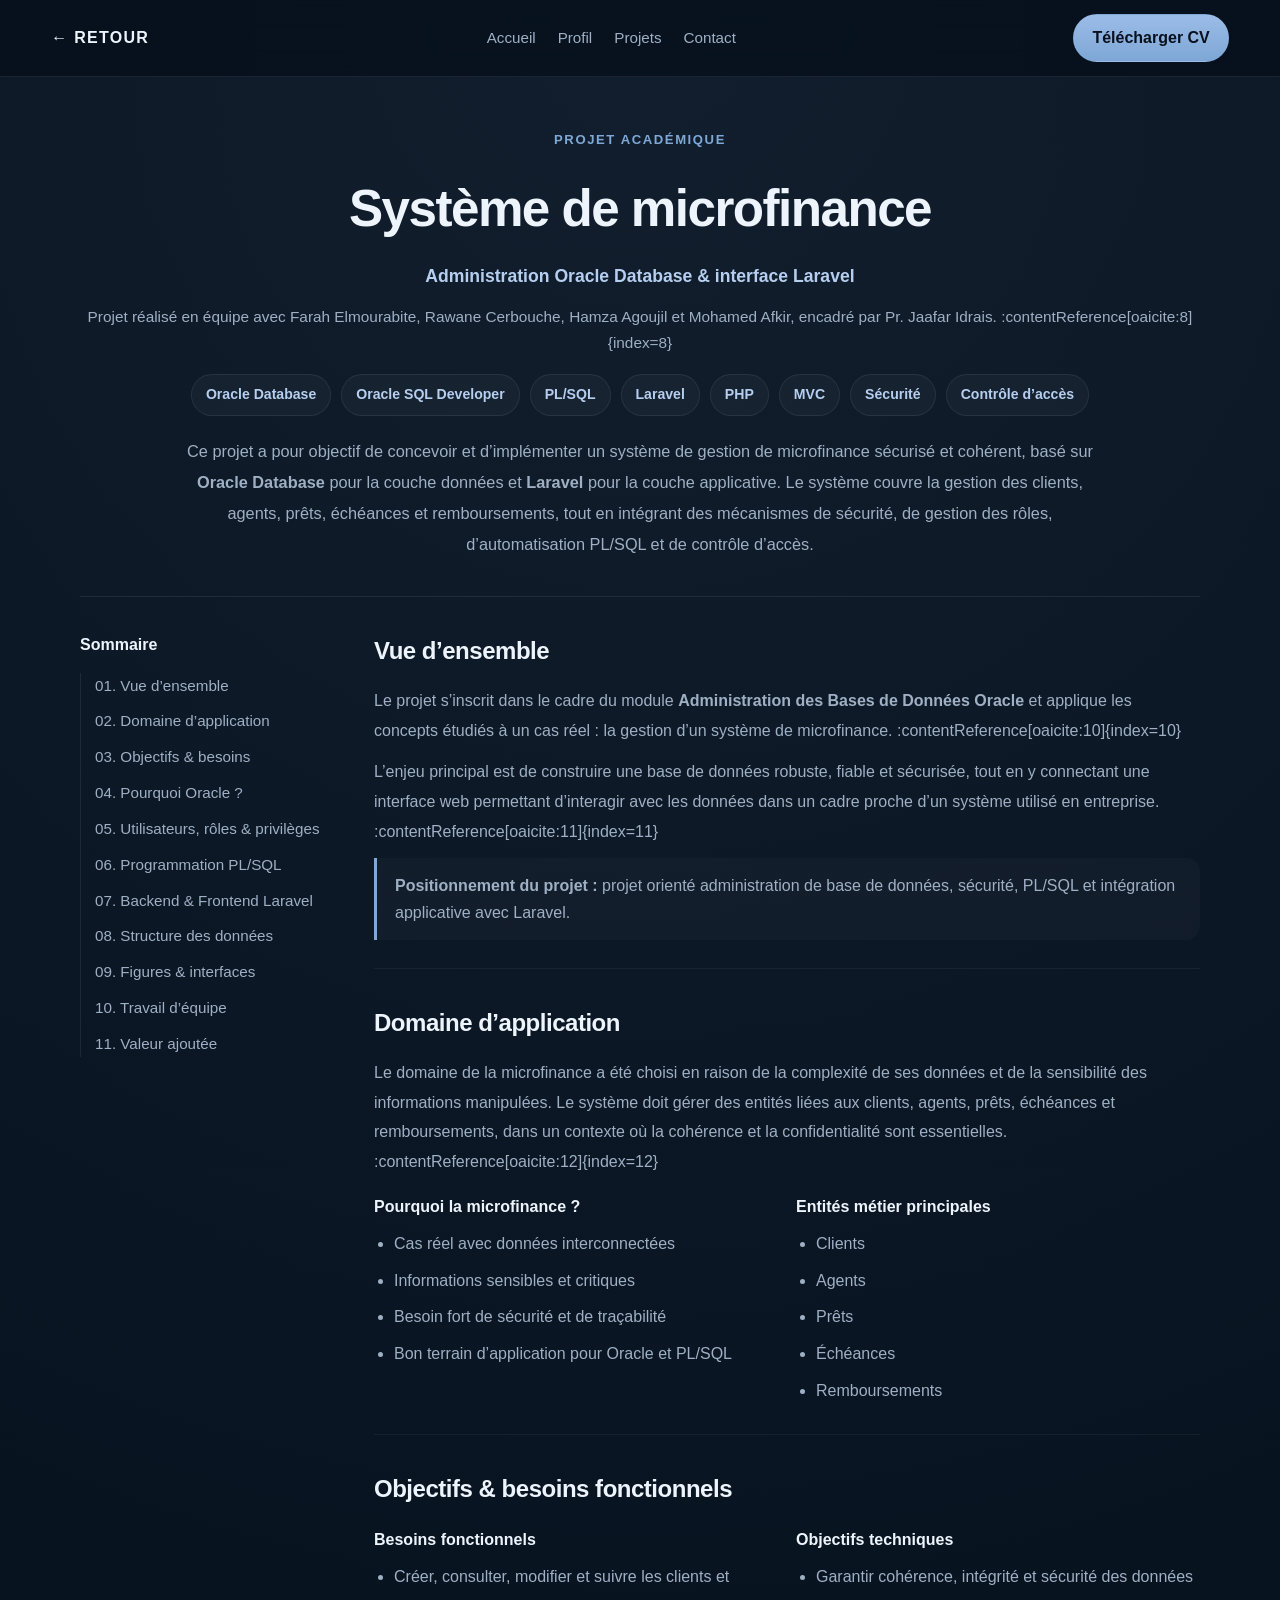
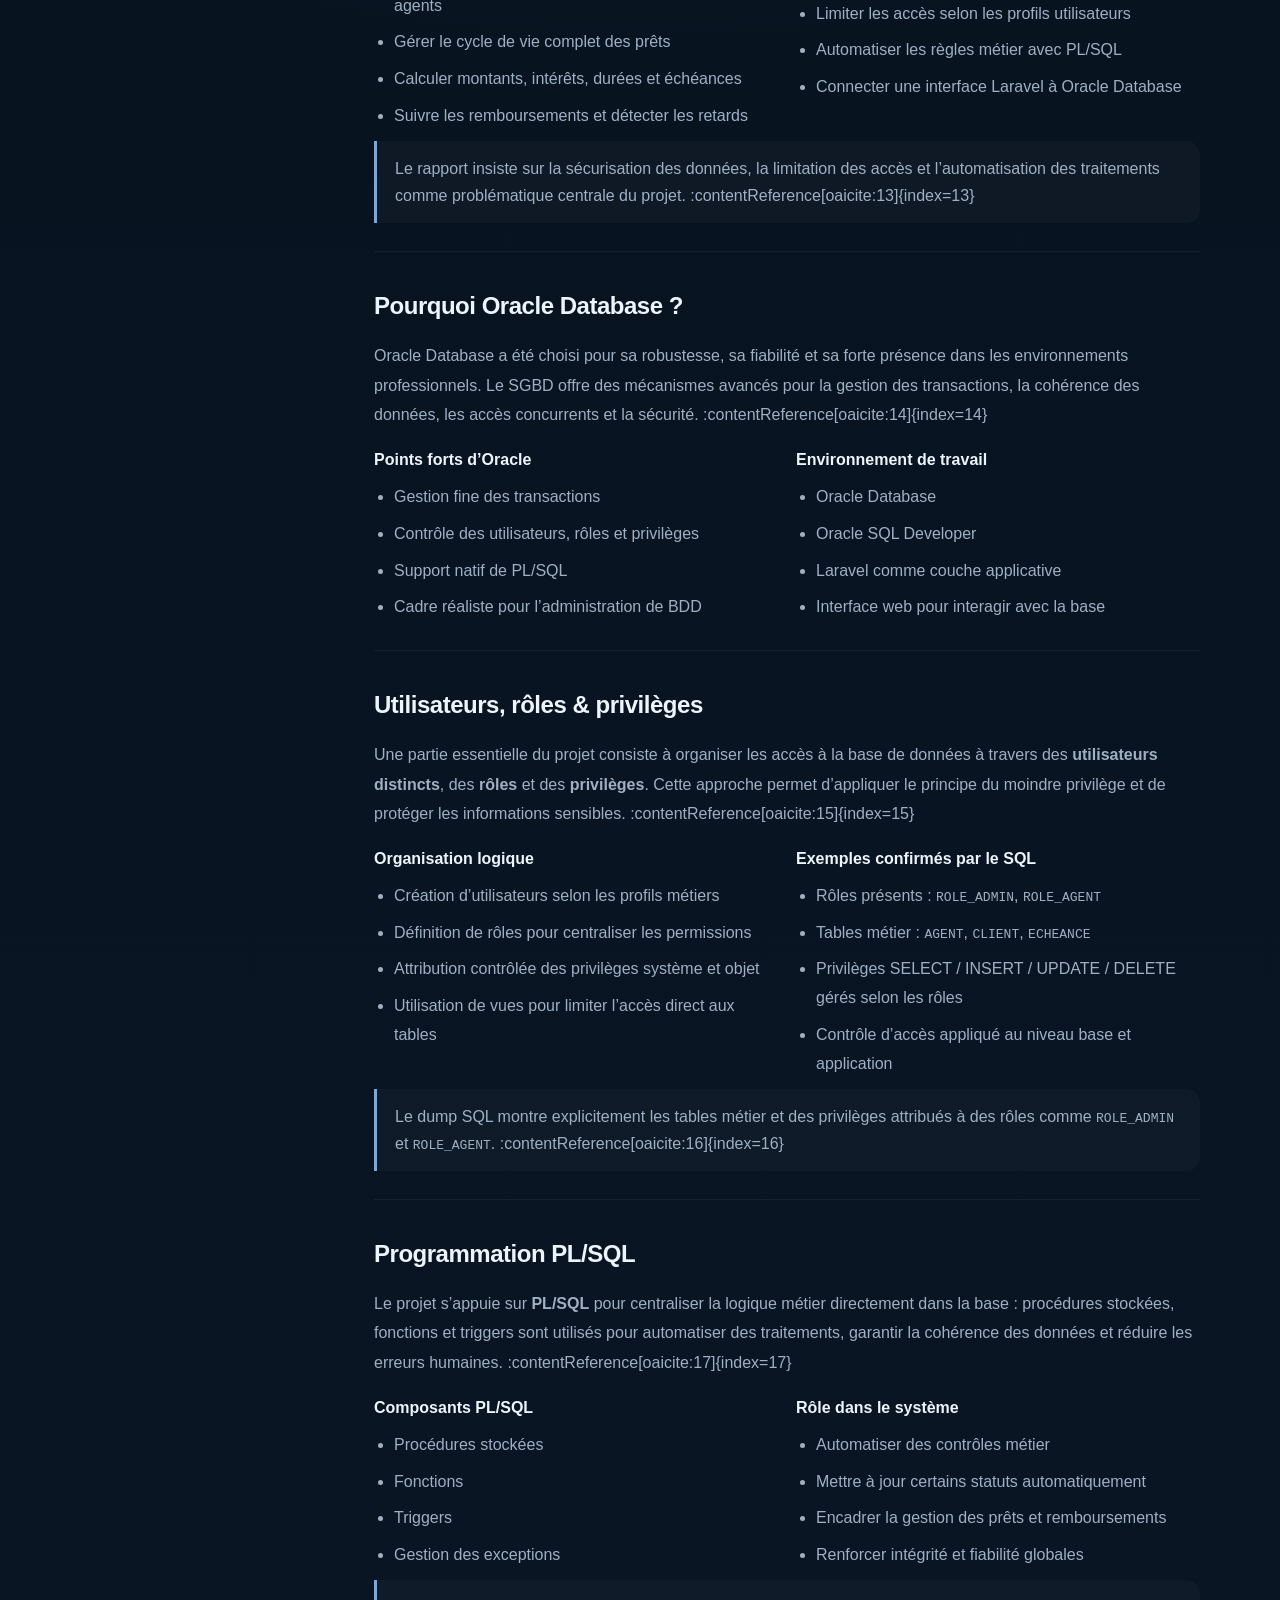
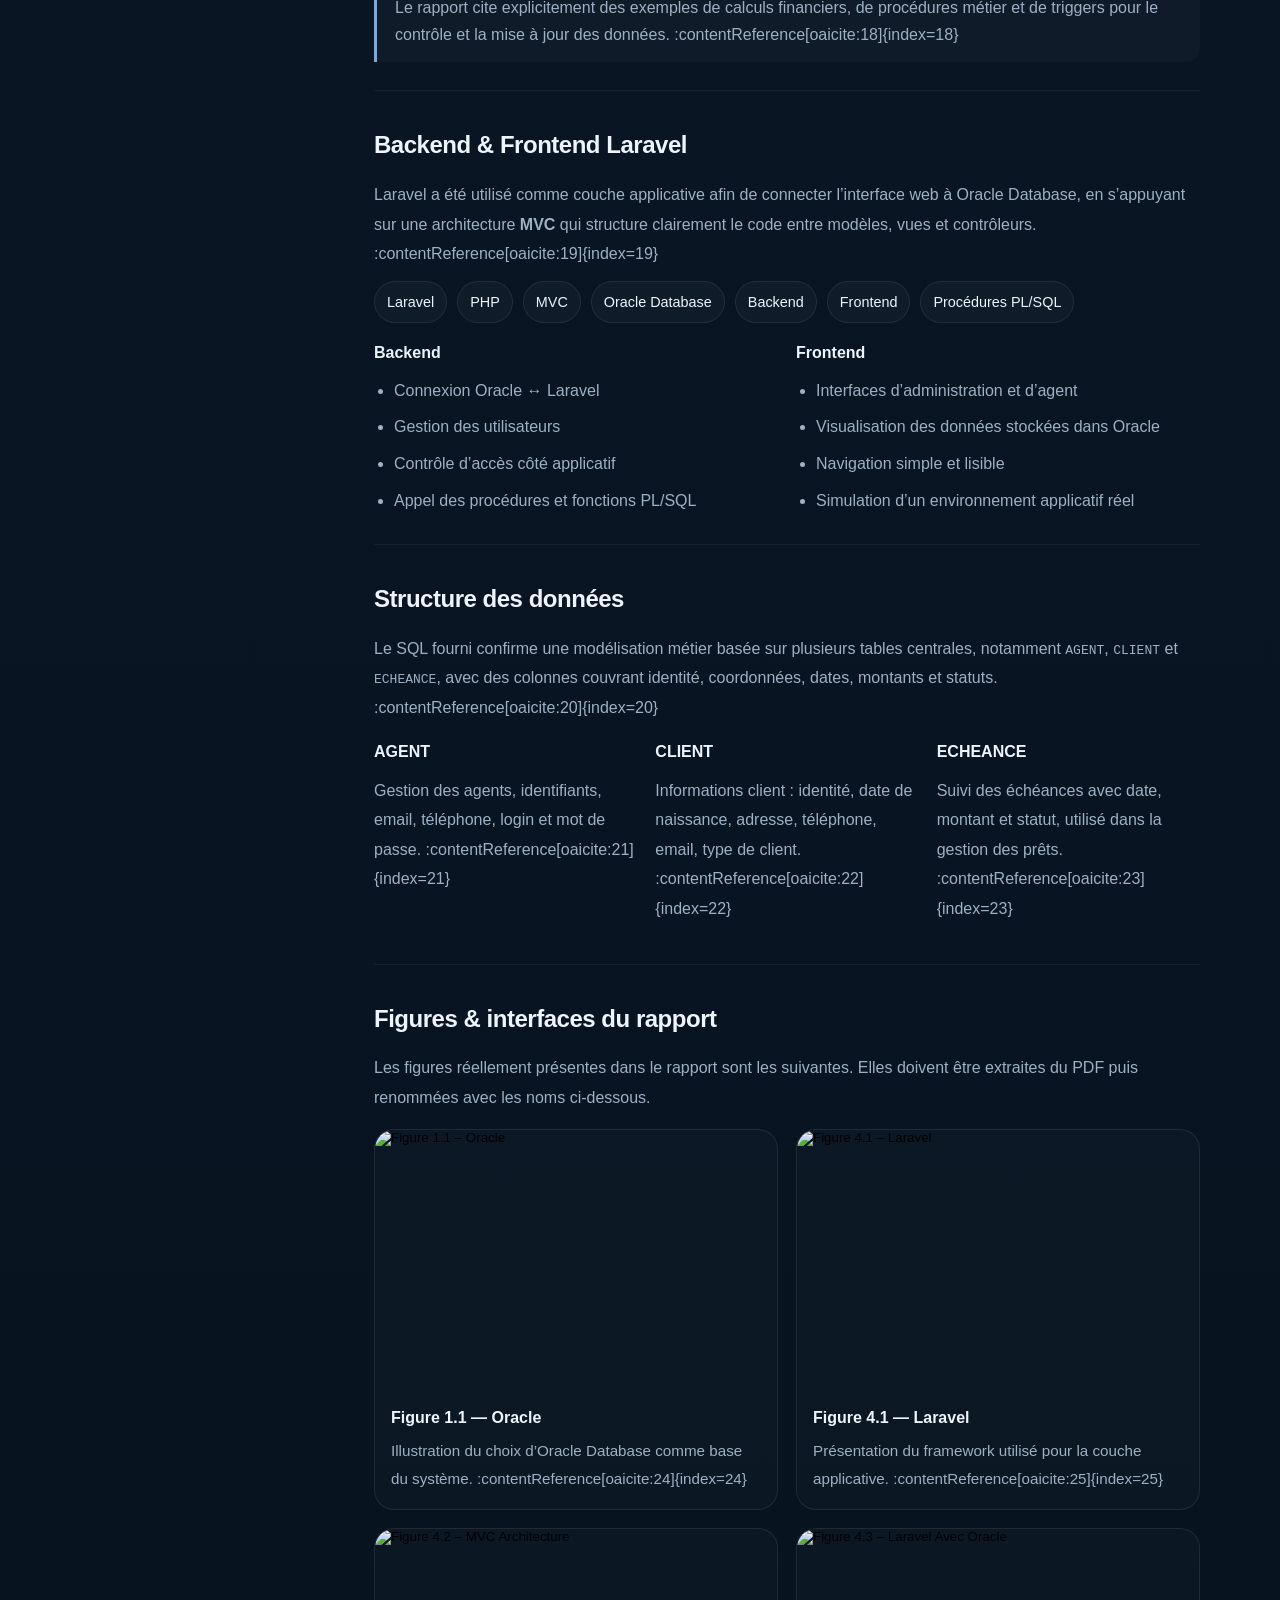
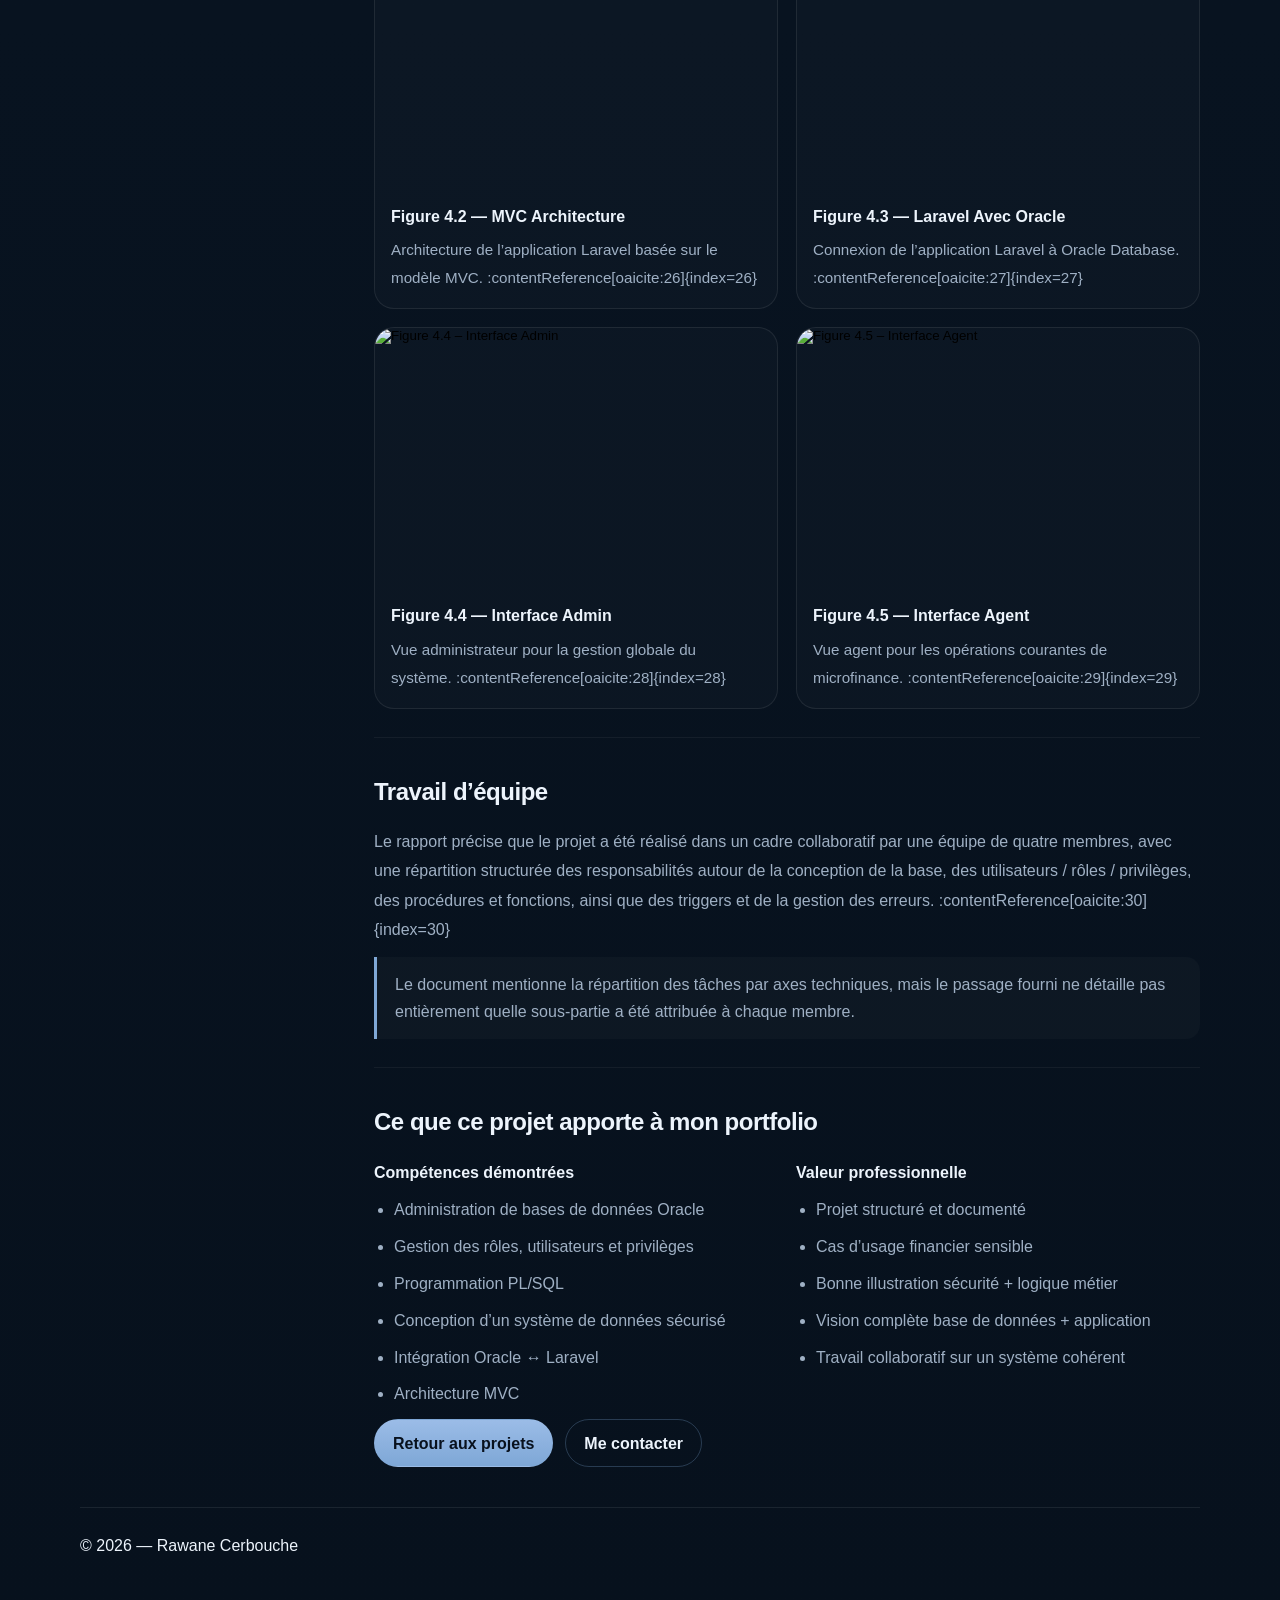
==== post/plsql/index.html @ 7f1e7433 "Update and rename file to index.html" ====
<!DOCTYPE html>
<html lang="fr">
<head>
  <meta charset="UTF-8" />
  <meta name="viewport" content="width=device-width, initial-scale=1.0" />
  <title>Système de microfinance — Oracle Database & Laravel</title>
  <meta
    name="description"
    content="Projet académique d’administration des bases de données Oracle : conception et implémentation d’un système de microfinance sécurisé avec Oracle Database, PL/SQL et Laravel."
  />
  <link rel="stylesheet" href="../../style.css" />

  <style>
    .project-page{
      padding-top: 24px;
      padding-bottom: 60px;
    }

    .project-shell{
      max-width: 1120px;
      margin: 0 auto;
    }

    .project-hero{
      text-align: center;
      padding: 28px 0 36px;
      border-bottom: 1px solid var(--line);
      margin-bottom: 34px;
    }

    .project-meta{
      color: var(--accent);
      text-transform: uppercase;
      letter-spacing: .12em;
      font-size: .82rem;
      font-weight: 700;
      margin-bottom: 14px;
    }

    .project-hero h1{
      font-size: clamp(2.2rem, 4vw, 3.5rem);
      margin-bottom: 10px;
      letter-spacing: -.03em;
    }

    .project-subtitle{
      color: var(--accent-strong);
      font-size: 1.1rem;
      font-weight: 600;
      margin-bottom: 12px;
    }

    .project-team{
      color: var(--muted);
      font-size: .96rem;
      margin-bottom: 18px;
    }

    .project-tags{
      display: flex;
      justify-content: center;
      flex-wrap: wrap;
      gap: 10px;
      margin-bottom: 20px;
    }

    .project-tag-chip{
      padding: 8px 14px;
      border: 1px solid var(--line);
      border-radius: 999px;
      background: rgba(255,255,255,.03);
      color: var(--accent-strong);
      font-size: .88rem;
      font-weight: 600;
    }

    .project-intro{
      max-width: 920px;
      margin: 0 auto;
      color: var(--muted);
      font-size: 1.02rem;
      line-height: 1.9;
    }

    .project-layout{
      display: grid;
      grid-template-columns: 260px 1fr;
      gap: 34px;
      align-items: start;
    }

    .project-toc{
      position: sticky;
      top: 110px;
      padding-right: 10px;
    }

    .project-toc h3{
      font-size: 1rem;
      margin-bottom: 14px;
      color: var(--text);
    }

    .project-toc-list{
      display: flex;
      flex-direction: column;
      gap: 10px;
      border-left: 1px solid var(--line);
      padding-left: 14px;
    }

    .project-toc-list a{
      color: var(--muted);
      font-size: .95rem;
      transition: .2s ease;
    }

    .project-toc-list a:hover{
      color: var(--text);
      transform: translateX(3px);
    }

    .project-content{
      display: flex;
      flex-direction: column;
      gap: 34px;
    }

    .content-block{
      padding-bottom: 28px;
      border-bottom: 1px solid var(--line-soft);
    }

    .content-block:last-child{
      border-bottom: none;
      padding-bottom: 0;
    }

    .content-block h2{
      font-size: 1.5rem;
      margin-bottom: 14px;
      letter-spacing: -.02em;
    }

    .content-block h4{
      font-size: 1rem;
      margin-bottom: 10px;
      color: var(--text);
    }

    .content-block p{
      color: var(--muted);
      line-height: 1.85;
      margin-bottom: 12px;
    }

    .content-block ul{
      padding-left: 20px;
      color: var(--muted);
      line-height: 1.8;
    }

    .content-block li + li{
      margin-top: 8px;
    }

    .project-simple-grid{
      display: grid;
      grid-template-columns: repeat(2, 1fr);
      gap: 18px;
      margin-top: 16px;
    }

    .project-simple-grid-3{
      display: grid;
      grid-template-columns: repeat(3, 1fr);
      gap: 18px;
      margin-top: 16px;
    }

    .project-note{
      padding: 14px 18px;
      border-left: 3px solid var(--accent);
      background: rgba(255,255,255,.025);
      border-radius: 0 14px 14px 0;
      color: var(--muted);
      margin-top: 10px;
    }

    .screens-grid{
      display: grid;
      grid-template-columns: repeat(2, 1fr);
      gap: 18px;
      margin-top: 16px;
    }

    .screen-item{
      overflow: hidden;
      border-radius: 20px;
      border: 1px solid var(--line);
      background: rgba(255,255,255,.02);
    }

    .screen-item button{
      display: block;
      width: 100%;
      padding: 0;
      margin: 0;
      border: none;
      background: transparent;
      cursor: zoom-in;
      text-align: left;
    }

    .screen-item img{
      width: 100%;
      height: 260px;
      object-fit: cover;
      display: block;
      transition: transform .25s ease, opacity .25s ease;
    }

    .screen-item button:hover img{
      transform: scale(1.02);
      opacity: .95;
    }

    .screen-caption{
      padding: 14px 16px 16px;
    }

    .screen-caption h4{
      margin-bottom: 6px;
    }

    .screen-caption p{
      margin: 0;
      font-size: .95rem;
    }

    .quick-links{
      display: flex;
      flex-wrap: wrap;
      gap: 12px;
      margin-top: 10px;
    }

    .tech-list{
      display: flex;
      flex-wrap: wrap;
      gap: 10px;
      margin-top: 10px;
    }

    .tech-list span{
      padding: 8px 12px;
      border-radius: 999px;
      border: 1px solid var(--line);
      background: rgba(255,255,255,.03);
      color: var(--text);
      font-size: .9rem;
    }

    .footer.project-footer{
      margin-top: 40px;
      border-top: 1px solid var(--line);
      padding-top: 24px;
    }

    .image-popup{
      position: fixed;
      inset: 0;
      background: rgba(0,0,0,.86);
      display: none;
      align-items: center;
      justify-content: center;
      z-index: 1000;
      padding: 24px;
    }

    .image-popup.is-open{
      display: flex;
    }

    .image-popup-content{
      position: relative;
      max-width: 1100px;
      width: 100%;
      display: flex;
      justify-content: center;
      align-items: center;
    }

    .image-popup img{
      max-width: 100%;
      max-height: 85vh;
      border-radius: 18px;
      box-shadow: 0 20px 60px rgba(0,0,0,.55);
      border: 1px solid rgba(255,255,255,.08);
    }

    .close-btn{
      position: absolute;
      top: -14px;
      right: -4px;
      width: 42px;
      height: 42px;
      border-radius: 999px;
      border: 1px solid rgba(255,255,255,.12);
      background: rgba(10, 20, 34, .8);
      color: white;
      font-size: 28px;
      line-height: 1;
      cursor: pointer;
      display: grid;
      place-items: center;
    }

    .close-btn:hover{
      background: rgba(20, 30, 44, .95);
    }

    @media (max-width: 980px){
      .project-layout{
        grid-template-columns: 1fr;
      }

      .project-toc{
        position: relative;
        top: auto;
        padding-right: 0;
      }

      .project-toc-list{
        border-left: none;
        padding-left: 0;
      }

      .project-simple-grid,
      .project-simple-grid-3,
      .screens-grid{
        grid-template-columns: 1fr;
      }
    }
  </style>
</head>

<body>
  <header class="header">
    <div class="container nav">
      <a class="logo" href="../../index.html#projects">← Retour</a>

      <nav class="nav-links">
        <a href="../../index.html#home">Accueil</a>
        <a href="../../index.html#about">Profil</a>
        <a href="../../index.html#projects" class="active">Projets</a>
        <a href="../../index.html#contact">Contact</a>
      </nav>

      <div class="nav-actions">
        <a class="btn btn-primary" href="../../rawane.pdf" download>Télécharger CV</a>
      </div>
    </div>
  </header>

  <main class="container project-page">
    <div class="project-shell">

      <section class="project-hero">
        <p class="project-meta">Projet académique</p>
        <h1>Système de microfinance</h1>
        <p class="project-subtitle">Administration Oracle Database & interface Laravel</p>
        <p class="project-team">
          Projet réalisé en équipe avec Farah Elmourabite, Rawane Cerbouche, Hamza Agoujil et Mohamed Afkir,
          encadré par Pr. Jaafar Idrais. :contentReference[oaicite:8]{index=8}
        </p>

        <div class="project-tags">
          <span class="project-tag-chip">Oracle Database</span>
          <span class="project-tag-chip">Oracle SQL Developer</span>
          <span class="project-tag-chip">PL/SQL</span>
          <span class="project-tag-chip">Laravel</span>
          <span class="project-tag-chip">PHP</span>
          <span class="project-tag-chip">MVC</span>
          <span class="project-tag-chip">Sécurité</span>
          <span class="project-tag-chip">Contrôle d’accès</span>
        </div>

        <p class="project-intro">
          Ce projet a pour objectif de concevoir et d’implémenter un système de gestion de microfinance
          sécurisé et cohérent, basé sur <strong>Oracle Database</strong> pour la couche données
          et <strong>Laravel</strong> pour la couche applicative. Le système couvre la gestion des clients,
          agents, prêts, échéances et remboursements, tout en intégrant des mécanismes de
          sécurité, de gestion des rôles, d’automatisation PL/SQL et de contrôle d’accès. 
        </p>
      </section>

      <div class="project-layout">
        <aside class="project-toc">
          <h3>Sommaire</h3>
          <nav class="project-toc-list">
            <a href="#overview">01. Vue d’ensemble</a>
            <a href="#domain">02. Domaine d’application</a>
            <a href="#objectifs">03. Objectifs & besoins</a>
            <a href="#oracle">04. Pourquoi Oracle ?</a>
            <a href="#security">05. Utilisateurs, rôles & privilèges</a>
            <a href="#plsql">06. Programmation PL/SQL</a>
            <a href="#laravel">07. Backend & Frontend Laravel</a>
            <a href="#schema">08. Structure des données</a>
            <a href="#interfaces">09. Figures & interfaces</a>
            <a href="#teamwork">10. Travail d’équipe</a>
            <a href="#portfolio-plus">11. Valeur ajoutée</a>
          </nav>
        </aside>

        <div class="project-content">

          <section id="overview" class="content-block">
            <h2>Vue d’ensemble</h2>
            <p>
              Le projet s’inscrit dans le cadre du module <strong>Administration des Bases de Données Oracle</strong>
              et applique les concepts étudiés à un cas réel : la gestion d’un système de microfinance. :contentReference[oaicite:10]{index=10}
            </p>
            <p>
              L’enjeu principal est de construire une base de données robuste, fiable et sécurisée,
              tout en y connectant une interface web permettant d’interagir avec les données dans un cadre
              proche d’un système utilisé en entreprise. :contentReference[oaicite:11]{index=11}
            </p>

            <div class="project-note">
              <strong>Positionnement du projet :</strong> projet orienté administration de base de données,
              sécurité, PL/SQL et intégration applicative avec Laravel.
            </div>
          </section>

          <section id="domain" class="content-block">
            <h2>Domaine d’application</h2>
            <p>
              Le domaine de la microfinance a été choisi en raison de la complexité de ses données
              et de la sensibilité des informations manipulées. Le système doit gérer des entités liées
              aux clients, agents, prêts, échéances et remboursements, dans un contexte où la cohérence
              et la confidentialité sont essentielles. :contentReference[oaicite:12]{index=12}
            </p>

            <div class="project-simple-grid">
              <div>
                <h4>Pourquoi la microfinance ?</h4>
                <ul>
                  <li>Cas réel avec données interconnectées</li>
                  <li>Informations sensibles et critiques</li>
                  <li>Besoin fort de sécurité et de traçabilité</li>
                  <li>Bon terrain d’application pour Oracle et PL/SQL</li>
                </ul>
              </div>

              <div>
                <h4>Entités métier principales</h4>
                <ul>
                  <li>Clients</li>
                  <li>Agents</li>
                  <li>Prêts</li>
                  <li>Échéances</li>
                  <li>Remboursements</li>
                </ul>
              </div>
            </div>
          </section>

          <section id="objectifs" class="content-block">
            <h2>Objectifs & besoins fonctionnels</h2>

            <div class="project-simple-grid">
              <div>
                <h4>Besoins fonctionnels</h4>
                <ul>
                  <li>Créer, consulter, modifier et suivre les clients et agents</li>
                  <li>Gérer le cycle de vie complet des prêts</li>
                  <li>Calculer montants, intérêts, durées et échéances</li>
                  <li>Suivre les remboursements et détecter les retards</li>
                </ul>
              </div>

              <div>
                <h4>Objectifs techniques</h4>
                <ul>
                  <li>Garantir cohérence, intégrité et sécurité des données</li>
                  <li>Limiter les accès selon les profils utilisateurs</li>
                  <li>Automatiser les règles métier avec PL/SQL</li>
                  <li>Connecter une interface Laravel à Oracle Database</li>
                </ul>
              </div>
            </div>

            <div class="project-note">
              Le rapport insiste sur la sécurisation des données, la limitation des accès et
              l’automatisation des traitements comme problématique centrale du projet. :contentReference[oaicite:13]{index=13}
            </div>
          </section>

          <section id="oracle" class="content-block">
            <h2>Pourquoi Oracle Database ?</h2>
            <p>
              Oracle Database a été choisi pour sa robustesse, sa fiabilité et sa forte présence
              dans les environnements professionnels. Le SGBD offre des mécanismes avancés pour la gestion
              des transactions, la cohérence des données, les accès concurrents et la sécurité. :contentReference[oaicite:14]{index=14}
            </p>

            <div class="project-simple-grid">
              <div>
                <h4>Points forts d’Oracle</h4>
                <ul>
                  <li>Gestion fine des transactions</li>
                  <li>Contrôle des utilisateurs, rôles et privilèges</li>
                  <li>Support natif de PL/SQL</li>
                  <li>Cadre réaliste pour l’administration de BDD</li>
                </ul>
              </div>

              <div>
                <h4>Environnement de travail</h4>
                <ul>
                  <li>Oracle Database</li>
                  <li>Oracle SQL Developer</li>
                  <li>Laravel comme couche applicative</li>
                  <li>Interface web pour interagir avec la base</li>
                </ul>
              </div>
            </div>
          </section>

          <section id="security" class="content-block">
            <h2>Utilisateurs, rôles & privilèges</h2>
            <p>
              Une partie essentielle du projet consiste à organiser les accès à la base de données
              à travers des <strong>utilisateurs distincts</strong>, des <strong>rôles</strong> et des
              <strong>privilèges</strong>. Cette approche permet d’appliquer le principe du moindre privilège
              et de protéger les informations sensibles. :contentReference[oaicite:15]{index=15}
            </p>

            <div class="project-simple-grid">
              <div>
                <h4>Organisation logique</h4>
                <ul>
                  <li>Création d’utilisateurs selon les profils métiers</li>
                  <li>Définition de rôles pour centraliser les permissions</li>
                  <li>Attribution contrôlée des privilèges système et objet</li>
                  <li>Utilisation de vues pour limiter l’accès direct aux tables</li>
                </ul>
              </div>

              <div>
                <h4>Exemples confirmés par le SQL</h4>
                <ul>
                  <li>Rôles présents : <code>ROLE_ADMIN</code>, <code>ROLE_AGENT</code></li>
                  <li>Tables métier : <code>AGENT</code>, <code>CLIENT</code>, <code>ECHEANCE</code></li>
                  <li>Privilèges SELECT / INSERT / UPDATE / DELETE gérés selon les rôles</li>
                  <li>Contrôle d’accès appliqué au niveau base et application</li>
                </ul>
              </div>
            </div>

            <div class="project-note">
              Le dump SQL montre explicitement les tables métier et des privilèges attribués à des rôles
              comme <code>ROLE_ADMIN</code> et <code>ROLE_AGENT</code>. :contentReference[oaicite:16]{index=16}
            </div>
          </section>

          <section id="plsql" class="content-block">
            <h2>Programmation PL/SQL</h2>
            <p>
              Le projet s’appuie sur <strong>PL/SQL</strong> pour centraliser la logique métier directement
              dans la base : procédures stockées, fonctions et triggers sont utilisés pour automatiser
              des traitements, garantir la cohérence des données et réduire les erreurs humaines. :contentReference[oaicite:17]{index=17}
            </p>

            <div class="project-simple-grid">
              <div>
                <h4>Composants PL/SQL</h4>
                <ul>
                  <li>Procédures stockées</li>
                  <li>Fonctions</li>
                  <li>Triggers</li>
                  <li>Gestion des exceptions</li>
                </ul>
              </div>

              <div>
                <h4>Rôle dans le système</h4>
                <ul>
                  <li>Automatiser des contrôles métier</li>
                  <li>Mettre à jour certains statuts automatiquement</li>
                  <li>Encadrer la gestion des prêts et remboursements</li>
                  <li>Renforcer intégrité et fiabilité globales</li>
                </ul>
              </div>
            </div>

            <div class="project-note">
              Le rapport cite explicitement des exemples de calculs financiers, de procédures métier
              et de triggers pour le contrôle et la mise à jour des données. :contentReference[oaicite:18]{index=18}
            </div>
          </section>

          <section id="laravel" class="content-block">
            <h2>Backend & Frontend Laravel</h2>
            <p>
              Laravel a été utilisé comme couche applicative afin de connecter l’interface web à Oracle Database,
              en s’appuyant sur une architecture <strong>MVC</strong> qui structure clairement le code
              entre modèles, vues et contrôleurs. :contentReference[oaicite:19]{index=19}
            </p>

            <div class="tech-list">
              <span>Laravel</span>
              <span>PHP</span>
              <span>MVC</span>
              <span>Oracle Database</span>
              <span>Backend</span>
              <span>Frontend</span>
              <span>Procédures PL/SQL</span>
            </div>

            <div class="project-simple-grid">
              <div>
                <h4>Backend</h4>
                <ul>
                  <li>Connexion Oracle ↔ Laravel</li>
                  <li>Gestion des utilisateurs</li>
                  <li>Contrôle d’accès côté applicatif</li>
                  <li>Appel des procédures et fonctions PL/SQL</li>
                </ul>
              </div>

              <div>
                <h4>Frontend</h4>
                <ul>
                  <li>Interfaces d’administration et d’agent</li>
                  <li>Visualisation des données stockées dans Oracle</li>
                  <li>Navigation simple et lisible</li>
                  <li>Simulation d’un environnement applicatif réel</li>
                </ul>
              </div>
            </div>
          </section>

          <section id="schema" class="content-block">
            <h2>Structure des données</h2>
            <p>
              Le SQL fourni confirme une modélisation métier basée sur plusieurs tables centrales,
              notamment <code>AGENT</code>, <code>CLIENT</code> et <code>ECHEANCE</code>, avec des colonnes
              couvrant identité, coordonnées, dates, montants et statuts. :contentReference[oaicite:20]{index=20}
            </p>

            <div class="project-simple-grid-3">
              <div>
                <h4>AGENT</h4>
                <p>Gestion des agents, identifiants, email, téléphone, login et mot de passe. :contentReference[oaicite:21]{index=21}</p>
              </div>

              <div>
                <h4>CLIENT</h4>
                <p>Informations client : identité, date de naissance, adresse, téléphone, email, type de client. :contentReference[oaicite:22]{index=22}</p>
              </div>

              <div>
                <h4>ECHEANCE</h4>
                <p>Suivi des échéances avec date, montant et statut, utilisé dans la gestion des prêts. :contentReference[oaicite:23]{index=23}</p>
              </div>
            </div>
          </section>

          <section id="interfaces" class="content-block">
            <h2>Figures & interfaces du rapport</h2>
            <p>
              Les figures réellement présentes dans le rapport sont les suivantes. Elles doivent être extraites
              du PDF puis renommées avec les noms ci-dessous.
            </p>

            <div class="screens-grid">
              <div class="screen-item">
                <button type="button" onclick="openImage('figure1-1-oracle.png', 'Figure 1.1 – Oracle')">
                  <img src="figure1-1-oracle.png" alt="Figure 1.1 – Oracle">
                </button>
                <div class="screen-caption">
                  <h4>Figure 1.1 — Oracle</h4>
                  <p>Illustration du choix d’Oracle Database comme base du système. :contentReference[oaicite:24]{index=24}</p>
                </div>
              </div>

              <div class="screen-item">
                <button type="button" onclick="openImage('figure4-1-laravel.png', 'Figure 4.1 – Laravel')">
                  <img src="figure4-1-laravel.png" alt="Figure 4.1 – Laravel">
                </button>
                <div class="screen-caption">
                  <h4>Figure 4.1 — Laravel</h4>
                  <p>Présentation du framework utilisé pour la couche applicative. :contentReference[oaicite:25]{index=25}</p>
                </div>
              </div>

              <div class="screen-item">
                <button type="button" onclick="openImage('figure4-2-mvc-architecture.png', 'Figure 4.2 – MVC Architecture')">
                  <img src="figure4-2-mvc-architecture.png" alt="Figure 4.2 – MVC Architecture">
                </button>
                <div class="screen-caption">
                  <h4>Figure 4.2 — MVC Architecture</h4>
                  <p>Architecture de l’application Laravel basée sur le modèle MVC. :contentReference[oaicite:26]{index=26}</p>
                </div>
              </div>

              <div class="screen-item">
                <button type="button" onclick="openImage('figure4-3-laravel-avec-oracle.png', 'Figure 4.3 – Laravel Avec Oracle')">
                  <img src="figure4-3-laravel-avec-oracle.png" alt="Figure 4.3 – Laravel Avec Oracle">
                </button>
                <div class="screen-caption">
                  <h4>Figure 4.3 — Laravel Avec Oracle</h4>
                  <p>Connexion de l’application Laravel à Oracle Database. :contentReference[oaicite:27]{index=27}</p>
                </div>
              </div>

              <div class="screen-item">
                <button type="button" onclick="openImage('figure4-4-interface-admin.png', 'Figure 4.4 – Interface Admin')">
                  <img src="figure4-4-interface-admin.png" alt="Figure 4.4 – Interface Admin">
                </button>
                <div class="screen-caption">
                  <h4>Figure 4.4 — Interface Admin</h4>
                  <p>Vue administrateur pour la gestion globale du système. :contentReference[oaicite:28]{index=28}</p>
                </div>
              </div>

              <div class="screen-item">
                <button type="button" onclick="openImage('figure4-5-interface-agent.png', 'Figure 4.5 – Interface Agent')">
                  <img src="figure4-5-interface-agent.png" alt="Figure 4.5 – Interface Agent">
                </button>
                <div class="screen-caption">
                  <h4>Figure 4.5 — Interface Agent</h4>
                  <p>Vue agent pour les opérations courantes de microfinance. :contentReference[oaicite:29]{index=29}</p>
                </div>
              </div>
            </div>
          </section>

          <section id="teamwork" class="content-block">
            <h2>Travail d’équipe</h2>
            <p>
              Le rapport précise que le projet a été réalisé dans un cadre collaboratif par une équipe
              de quatre membres, avec une répartition structurée des responsabilités autour de la conception
              de la base, des utilisateurs / rôles / privilèges, des procédures et fonctions, ainsi que des triggers
              et de la gestion des erreurs. :contentReference[oaicite:30]{index=30}
            </p>

            <div class="project-note">
              Le document mentionne la répartition des tâches par axes techniques, mais le passage
              fourni ne détaille pas entièrement quelle sous-partie a été attribuée à chaque membre.
            </div>
          </section>

          <section id="portfolio-plus" class="content-block">
            <h2>Ce que ce projet apporte à mon portfolio</h2>

            <div class="project-simple-grid">
              <div>
                <h4>Compétences démontrées</h4>
                <ul>
                  <li>Administration de bases de données Oracle</li>
                  <li>Gestion des rôles, utilisateurs et privilèges</li>
                  <li>Programmation PL/SQL</li>
                  <li>Conception d’un système de données sécurisé</li>
                  <li>Intégration Oracle ↔ Laravel</li>
                  <li>Architecture MVC</li>
                </ul>
              </div>

              <div>
                <h4>Valeur professionnelle</h4>
                <ul>
                  <li>Projet structuré et documenté</li>
                  <li>Cas d’usage financier sensible</li>
                  <li>Bonne illustration sécurité + logique métier</li>
                  <li>Vision complète base de données + application</li>
                  <li>Travail collaboratif sur un système cohérent</li>
                </ul>
              </div>
            </div>

            <div class="quick-links">
              <a class="btn btn-primary" href="../../index.html#projects">Retour aux projets</a>
              <a class="btn btn-secondary" href="../../index.html#contact">Me contacter</a>
            </div>
          </section>

        </div>
      </div>

      <footer class="footer project-footer">© 2026 — Rawane Cerbouche</footer>
    </div>
  </main>

  <div id="imagePopup" class="image-popup" aria-hidden="true">
    <div class="image-popup-content">
      <button class="close-btn" type="button" aria-label="Fermer" onclick="closeImage()">&times;</button>
      <img id="popupImg" src="" alt="">
    </div>
  </div>

  <script>
    function openImage(src, altText) {
      const popup = document.getElementById('imagePopup');
      const img = document.getElementById('popupImg');

      img.src = src;
      img.alt = altText || '';
      popup.classList.add('is-open');
      popup.setAttribute('aria-hidden', 'false');
      document.body.style.overflow = 'hidden';
    }

    function closeImage() {
      const popup = document.getElementById('imagePopup');
      const img = document.getElementById('popupImg');

      popup.classList.remove('is-open');
      popup.setAttribute('aria-hidden', 'true');
      img.src = '';
      img.alt = '';
      document.body.style.overflow = '';
    }

    document.getElementById('imagePopup').addEventListener('click', function (e) {
      if (e.target === this) {
        closeImage();
      }
    });

    document.addEventListener('keydown', function (e) {
      if (e.key === 'Escape') {
        closeImage();
      }
    });
  </script>
</body>
</html>
---- style.css ----
:root{
  --bg: #07111d;
  --bg-soft: #0b1726;
  --panel: #0f1c2c;
  --panel-2: #132338;
  --line: rgba(255,255,255,.08);
  --line-soft: rgba(255,255,255,.05);
  --text: #edf4fc;
  --muted: #9fb0c4;
  --accent: #7fa8d6;
  --accent-strong: #b6cff0;
  --accent-soft: rgba(127,168,214,.14);
  --shadow: 0 18px 40px rgba(0,0,0,.24);
  --radius-xl: 34px;
  --radius-lg: 24px;
  --radius-md: 18px;
  --container: 1180px;
}

*{
  margin:0;
  padding:0;
  box-sizing:border-box;
}

html{
  scroll-behavior:smooth;
}

body{
  font-family: "Inter", "Segoe UI", Arial, sans-serif;
  color: var(--text);
  background:
    radial-gradient(circle at top center, rgba(127,168,214,.09), transparent 26%),
    linear-gradient(180deg, #07111d 0%, #091523 50%, #07111d 100%);
  line-height: 1.7;
}

img{
  max-width:100%;
  display:block;
}

a{
  text-decoration:none;
  color: var(--accent-strong);
}

a:hover{
  opacity:.92;
}

.container{
  width:min(var(--container), 92%);
  margin:0 auto;
}

.narrow{
  width:min(860px, 92%);
}

/* HEADER */
.header{
  position:sticky;
  top:0;
  z-index:50;
  backdrop-filter: blur(14px);
  background: rgba(7,17,29,.82);
  border-bottom:1px solid var(--line);
}

.nav{
  min-height:76px;
  display:flex;
  align-items:center;
  justify-content:space-between;
  gap:20px;
}

.logo{
  color: var(--text);
  font-size:1rem;
  font-weight:700;
  letter-spacing:.08em;
  text-transform:uppercase;
}

.nav-links{
  display:flex;
  flex-wrap:wrap;
  gap:22px;
}

.nav-links a{
  color: var(--muted);
  font-size:.95rem;
  font-weight:500;
}

.nav-links a:hover{
  color: var(--text);
}

/* HERO */
.hero{
  padding: 70px 0 40px;
}

.hero-inner{
  text-align:center;
  display:flex;
  flex-direction:column;
  align-items:center;
}

.hero-image-wrap{
  margin-bottom: 24px;
}

.hero-image-frame{
  width: 210px;
  height: 210px;
  border-radius: 50%;
  padding: 10px;
  background:
    linear-gradient(135deg, rgba(182,207,240,.35), rgba(127,168,214,.08));
  box-shadow:
    0 0 0 1px rgba(255,255,255,.06),
    0 18px 40px rgba(0,0,0,.28);
}

.hero-image-frame img{
  width: 100%;
  height: 100%;
  object-fit: cover;
  border-radius: 50%;
  border: 4px solid rgba(10,20,34,.95);
}

.hero-kicker{
  font-size:.82rem;
  font-weight:700;
  letter-spacing:.12em;
  text-transform:uppercase;
  color: var(--accent);
  margin-bottom:14px;
}

.hero h1{
  font-size: clamp(2.3rem, 5vw, 4.2rem);
  line-height:1.05;
  letter-spacing:-.04em;
  margin-bottom:12px;
}

.hero-role{
  font-size:1.15rem;
  color: var(--accent-strong);
  font-weight:600;
  margin-bottom:18px;
}

.hero-text{
  max-width: 760px;
  color: var(--muted);
  font-size:1.03rem;
  margin-bottom:26px;
}

.hero-actions{
  display:flex;
  flex-wrap:wrap;
  justify-content:center;
  gap:14px;
  margin-bottom:22px;
}

.hero-contact{
  display:flex;
  flex-wrap:wrap;
  justify-content:center;
  align-items:center;
  gap:10px;
  color: var(--muted);
  font-size:.95rem;
}

.hero-contact span{
  color: rgba(255,255,255,.25);
}

/* BUTTONS */
.btn{
  min-height:48px;
  padding:0 18px;
  border-radius:999px;
  display:inline-flex;
  align-items:center;
  justify-content:center;
  font-weight:700;
  border:1px solid transparent;
  transition:.22s ease;
}

.btn-primary{
  background: linear-gradient(180deg, #9bbce7, #7ea7d6);
  color:#08111d;
}

.btn-primary:hover{
  transform: translateY(-1px);
}

.btn-secondary{
  background: transparent;
  border-color: rgba(127,168,214,.28);
  color: var(--text);
}

.btn-secondary:hover{
  background: rgba(255,255,255,.03);
}

/* SECTION */
.section{
  padding: 52px 0;
}

.alt-section{
  background: rgba(255,255,255,.015);
  border-top: 1px solid var(--line-soft);
  border-bottom: 1px solid var(--line-soft);
}

.section-heading{
  margin-bottom: 28px;
}

.section-heading.center{
  text-align:center;
}

.section-heading span{
  display:inline-grid;
  place-items:center;
  width:44px;
  height:44px;
  border-radius:12px;
  background: var(--accent-soft);
  color: var(--accent-strong);
  font-weight:800;
  margin-bottom:12px;
}

.section-heading h2{
  font-size: clamp(1.6rem, 3vw, 2.3rem);
  letter-spacing:-.02em;
}

/* CARDS */
.card{
  background:
    linear-gradient(180deg, rgba(15,28,44,.98), rgba(12,23,38,.96));
  border:1px solid var(--line);
  box-shadow: var(--shadow);
  border-radius: var(--radius-lg);
  padding: 28px;
}

.centered-card{
  text-align:center;
}

.centered-card p + p{
  margin-top: 12px;
}

.card h3{
  font-size:1.18rem;
  margin-bottom:10px;
}

.card p{
  color: var(--muted);
}

.card-date{
  color: var(--accent);
  font-size:.92rem;
  font-weight:700;
  margin-bottom:10px;
}

.text-center{
  text-align:center;
}

/* GRIDS */
.grid-2{
  display:grid;
  grid-template-columns: repeat(2, 1fr);
  gap:18px;
}

.grid-3{
  display:grid;
  grid-template-columns: repeat(3, 1fr);
  gap:18px;
}

.projects-grid{
  display:grid;
  grid-template-columns: repeat(2, 1fr);
  gap:20px;
}

.skills-grid{
  display:grid;
  grid-template-columns: repeat(3, 1fr);
  gap:18px;
}

/* PROJECT */
.project-card{
  text-align:left;
}

.project-badge{
  display:inline-flex;
  padding:7px 12px;
  border-radius:999px;
  background: rgba(127,168,214,.14);
  color: var(--accent-strong);
  font-size:.8rem;
  font-weight:700;
  margin-bottom:14px;
}

.project-badge.subtle{
  background: rgba(255,255,255,.05);
  color: var(--muted);
}

.project-card ul{
  margin-top:14px;
  padding-left:18px;
  color: var(--muted);
}

.project-card li + li{
  margin-top:8px;
}

/* SKILL */
.skill-card{
  min-height: 160px;
  display:flex;
  flex-direction:column;
  justify-content:center;
}

/* CONTACT */
.contact-card{
  display:flex;
  flex-direction:column;
  gap:18px;
}

.contact-links{
  display:flex;
  flex-wrap:wrap;
  justify-content:center;
  gap:12px;
}

.contact-links a{
  padding:12px 16px;
  border-radius:999px;
  border:1px solid var(--line);
  background: rgba(255,255,255,.02);
  color: var(--text);
  font-weight:600;
}

/* RESPONSIVE */
@media (max-width: 980px){
  .grid-3,
  .projects-grid,
  .skills-grid{
    grid-template-columns: 1fr;
  }
}

@media (max-width: 760px){
  .nav{
    min-height:72px;
  }

  .nav-links{
    display:none;
  }

  .hero{
    padding: 46px 0 24px;
  }

  .hero-image-frame{
    width: 170px;
    height: 170px;
  }

  .hero-role{
    font-size:1rem;
  }

  .card{
    padding:22px;
  }

  .section{
    padding: 42px 0;
  }

  .grid-2{
    grid-template-columns: 1fr;
  }

  .hero-contact{
    font-size:.9rem;
  }
}
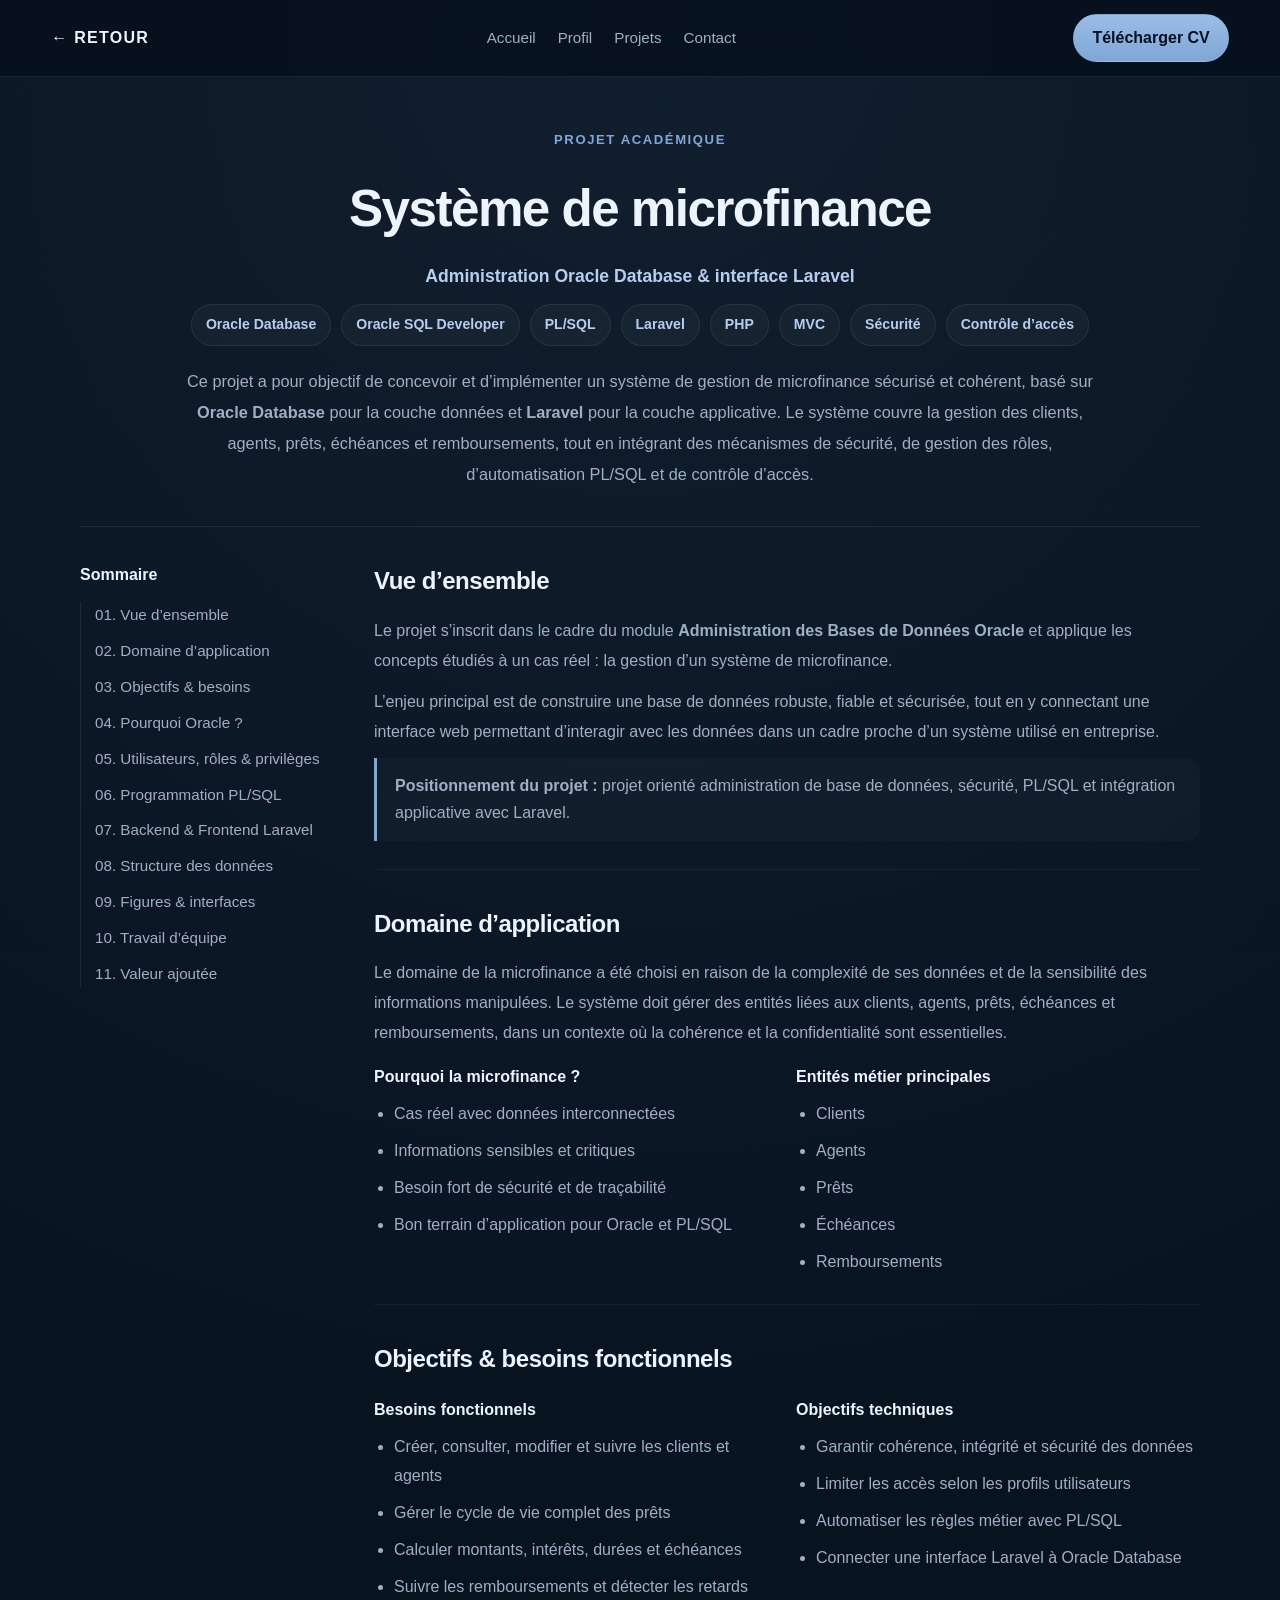
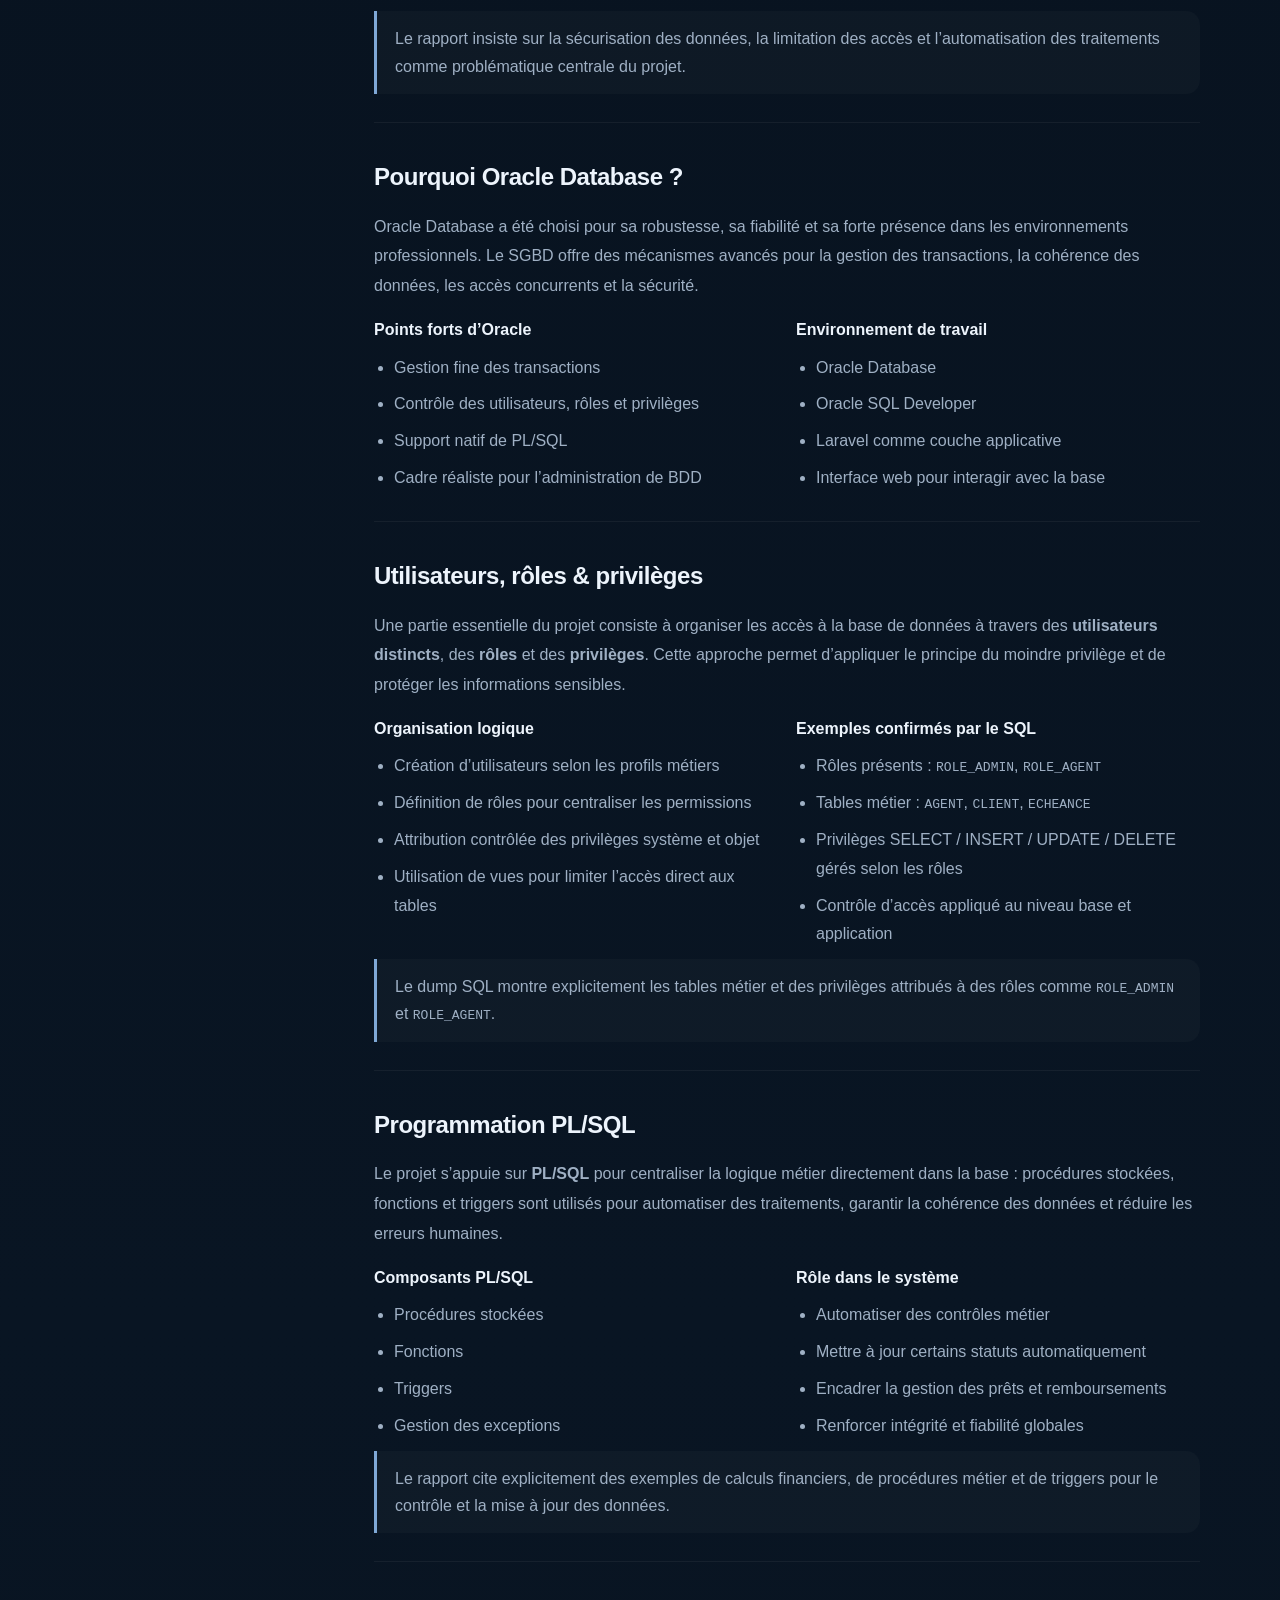
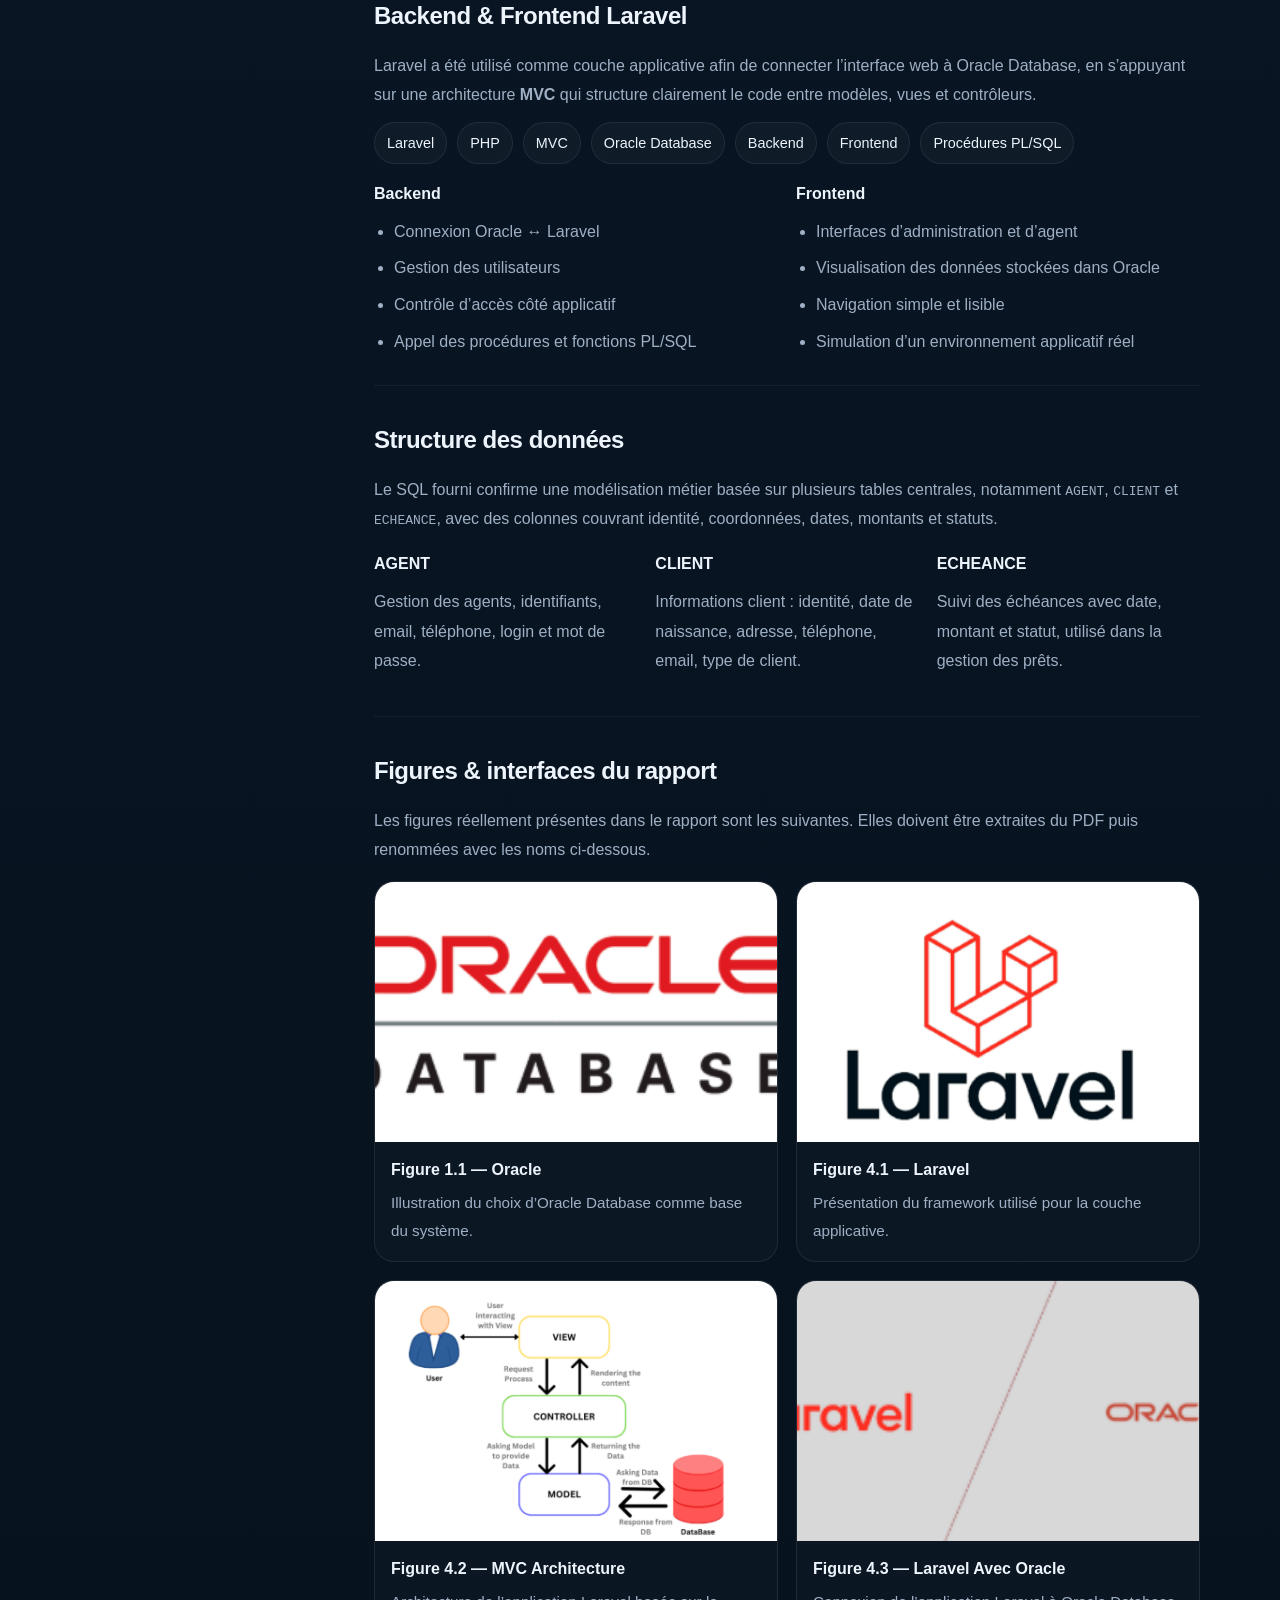
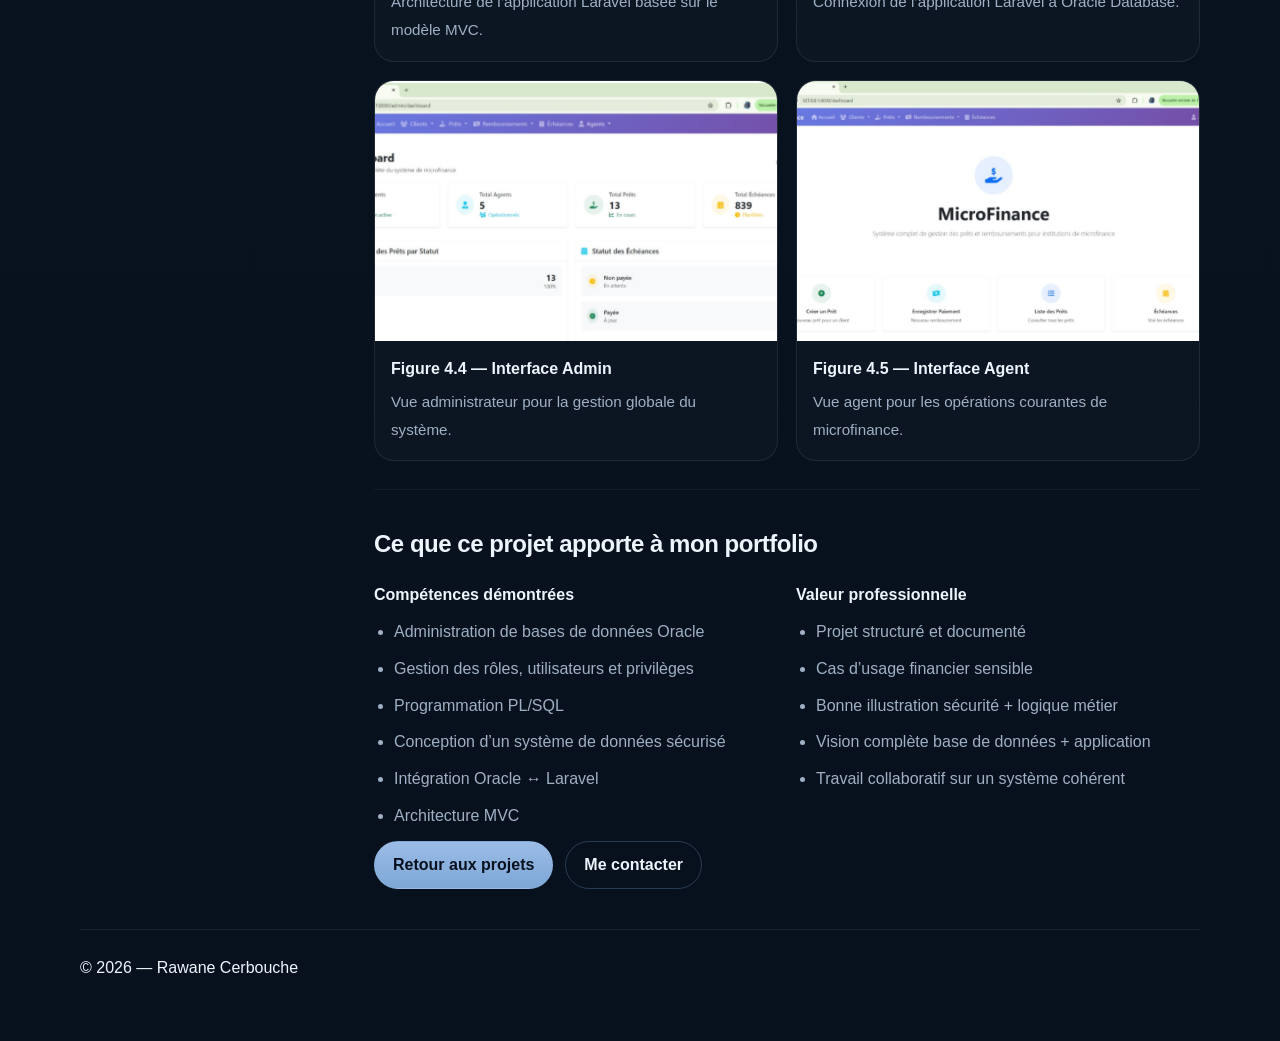
==== commit 04e9412b: "Update index.html" ====
--- a/post/plsql/index.html
+++ b/post/plsql/index.html
@@ -371,10 +371,7 @@
         <p class="project-meta">Projet académique</p>
         <h1>Système de microfinance</h1>
         <p class="project-subtitle">Administration Oracle Database & interface Laravel</p>
-        <p class="project-team">
-          Projet réalisé en équipe avec Farah Elmourabite, Rawane Cerbouche, Hamza Agoujil et Mohamed Afkir,
-          encadré par Pr. Jaafar Idrais. :contentReference[oaicite:8]{index=8}
-        </p>
+      
 
         <div class="project-tags">
           <span class="project-tag-chip">Oracle Database</span>
@@ -420,12 +417,12 @@
             <h2>Vue d’ensemble</h2>
             <p>
               Le projet s’inscrit dans le cadre du module <strong>Administration des Bases de Données Oracle</strong>
-              et applique les concepts étudiés à un cas réel : la gestion d’un système de microfinance. :contentReference[oaicite:10]{index=10}
+              et applique les concepts étudiés à un cas réel : la gestion d’un système de microfinance. 
             </p>
             <p>
               L’enjeu principal est de construire une base de données robuste, fiable et sécurisée,
               tout en y connectant une interface web permettant d’interagir avec les données dans un cadre
-              proche d’un système utilisé en entreprise. :contentReference[oaicite:11]{index=11}
+              proche d’un système utilisé en entreprise.
             </p>
 
             <div class="project-note">
@@ -440,7 +437,7 @@
               Le domaine de la microfinance a été choisi en raison de la complexité de ses données
               et de la sensibilité des informations manipulées. Le système doit gérer des entités liées
               aux clients, agents, prêts, échéances et remboursements, dans un contexte où la cohérence
-              et la confidentialité sont essentielles. :contentReference[oaicite:12]{index=12}
+              et la confidentialité sont essentielles.
             </p>
 
             <div class="project-simple-grid">
@@ -494,7 +491,7 @@
 
             <div class="project-note">
               Le rapport insiste sur la sécurisation des données, la limitation des accès et
-              l’automatisation des traitements comme problématique centrale du projet. :contentReference[oaicite:13]{index=13}
+              l’automatisation des traitements comme problématique centrale du projet. 
             </div>
           </section>
 
@@ -503,7 +500,7 @@
             <p>
               Oracle Database a été choisi pour sa robustesse, sa fiabilité et sa forte présence
               dans les environnements professionnels. Le SGBD offre des mécanismes avancés pour la gestion
-              des transactions, la cohérence des données, les accès concurrents et la sécurité. :contentReference[oaicite:14]{index=14}
+              des transactions, la cohérence des données, les accès concurrents et la sécurité.
             </p>
 
             <div class="project-simple-grid">
@@ -535,7 +532,7 @@
               Une partie essentielle du projet consiste à organiser les accès à la base de données
               à travers des <strong>utilisateurs distincts</strong>, des <strong>rôles</strong> et des
               <strong>privilèges</strong>. Cette approche permet d’appliquer le principe du moindre privilège
-              et de protéger les informations sensibles. :contentReference[oaicite:15]{index=15}
+              et de protéger les informations sensibles. 
             </p>
 
             <div class="project-simple-grid">
@@ -562,7 +559,7 @@
 
             <div class="project-note">
               Le dump SQL montre explicitement les tables métier et des privilèges attribués à des rôles
-              comme <code>ROLE_ADMIN</code> et <code>ROLE_AGENT</code>. :contentReference[oaicite:16]{index=16}
+              comme <code>ROLE_ADMIN</code> et <code>ROLE_AGENT</code>. 
             </div>
           </section>
 
@@ -571,7 +568,7 @@
             <p>
               Le projet s’appuie sur <strong>PL/SQL</strong> pour centraliser la logique métier directement
               dans la base : procédures stockées, fonctions et triggers sont utilisés pour automatiser
-              des traitements, garantir la cohérence des données et réduire les erreurs humaines. :contentReference[oaicite:17]{index=17}
+              des traitements, garantir la cohérence des données et réduire les erreurs humaines. 
             </p>
 
             <div class="project-simple-grid">
@@ -598,7 +595,7 @@
 
             <div class="project-note">
               Le rapport cite explicitement des exemples de calculs financiers, de procédures métier
-              et de triggers pour le contrôle et la mise à jour des données. :contentReference[oaicite:18]{index=18}
+              et de triggers pour le contrôle et la mise à jour des données.
             </div>
           </section>
 
@@ -607,7 +604,7 @@
             <p>
               Laravel a été utilisé comme couche applicative afin de connecter l’interface web à Oracle Database,
               en s’appuyant sur une architecture <strong>MVC</strong> qui structure clairement le code
-              entre modèles, vues et contrôleurs. :contentReference[oaicite:19]{index=19}
+              entre modèles, vues et contrôleurs. 
             </p>
 
             <div class="tech-list">
@@ -648,23 +645,23 @@
             <p>
               Le SQL fourni confirme une modélisation métier basée sur plusieurs tables centrales,
               notamment <code>AGENT</code>, <code>CLIENT</code> et <code>ECHEANCE</code>, avec des colonnes
-              couvrant identité, coordonnées, dates, montants et statuts. :contentReference[oaicite:20]{index=20}
+              couvrant identité, coordonnées, dates, montants et statuts. 
             </p>
 
             <div class="project-simple-grid-3">
               <div>
                 <h4>AGENT</h4>
-                <p>Gestion des agents, identifiants, email, téléphone, login et mot de passe. :contentReference[oaicite:21]{index=21}</p>
+                <p>Gestion des agents, identifiants, email, téléphone, login et mot de passe. </p>
               </div>
 
               <div>
                 <h4>CLIENT</h4>
-                <p>Informations client : identité, date de naissance, adresse, téléphone, email, type de client. :contentReference[oaicite:22]{index=22}</p>
+                <p>Informations client : identité, date de naissance, adresse, téléphone, email, type de client. </p>
               </div>
 
               <div>
                 <h4>ECHEANCE</h4>
-                <p>Suivi des échéances avec date, montant et statut, utilisé dans la gestion des prêts. :contentReference[oaicite:23]{index=23}</p>
+                <p>Suivi des échéances avec date, montant et statut, utilisé dans la gestion des prêts. </p>
               </div>
             </div>
           </section>
@@ -683,7 +680,7 @@
                 </button>
                 <div class="screen-caption">
                   <h4>Figure 1.1 — Oracle</h4>
-                  <p>Illustration du choix d’Oracle Database comme base du système. :contentReference[oaicite:24]{index=24}</p>
+                  <p>Illustration du choix d’Oracle Database comme base du système. </p>
                 </div>
               </div>
 
@@ -693,7 +690,7 @@
                 </button>
                 <div class="screen-caption">
                   <h4>Figure 4.1 — Laravel</h4>
-                  <p>Présentation du framework utilisé pour la couche applicative. :contentReference[oaicite:25]{index=25}</p>
+                  <p>Présentation du framework utilisé pour la couche applicative. </p>
                 </div>
               </div>
 
@@ -703,7 +700,7 @@
                 </button>
                 <div class="screen-caption">
                   <h4>Figure 4.2 — MVC Architecture</h4>
-                  <p>Architecture de l’application Laravel basée sur le modèle MVC. :contentReference[oaicite:26]{index=26}</p>
+                  <p>Architecture de l’application Laravel basée sur le modèle MVC. </p>
                 </div>
               </div>
 
@@ -713,7 +710,7 @@
                 </button>
                 <div class="screen-caption">
                   <h4>Figure 4.3 — Laravel Avec Oracle</h4>
-                  <p>Connexion de l’application Laravel à Oracle Database. :contentReference[oaicite:27]{index=27}</p>
+                  <p>Connexion de l’application Laravel à Oracle Database.</p>
                 </div>
               </div>
 
@@ -723,7 +720,7 @@
                 </button>
                 <div class="screen-caption">
                   <h4>Figure 4.4 — Interface Admin</h4>
-                  <p>Vue administrateur pour la gestion globale du système. :contentReference[oaicite:28]{index=28}</p>
+                  <p>Vue administrateur pour la gestion globale du système.</p>
                 </div>
               </div>
 
@@ -733,26 +730,13 @@
                 </button>
                 <div class="screen-caption">
                   <h4>Figure 4.5 — Interface Agent</h4>
-                  <p>Vue agent pour les opérations courantes de microfinance. :contentReference[oaicite:29]{index=29}</p>
+                  <p>Vue agent pour les opérations courantes de microfinance. </p>
                 </div>
               </div>
             </div>
           </section>
 
-          <section id="teamwork" class="content-block">
-            <h2>Travail d’équipe</h2>
-            <p>
-              Le rapport précise que le projet a été réalisé dans un cadre collaboratif par une équipe
-              de quatre membres, avec une répartition structurée des responsabilités autour de la conception
-              de la base, des utilisateurs / rôles / privilèges, des procédures et fonctions, ainsi que des triggers
-              et de la gestion des erreurs. :contentReference[oaicite:30]{index=30}
-            </p>
-
-            <div class="project-note">
-              Le document mentionne la répartition des tâches par axes techniques, mais le passage
-              fourni ne détaille pas entièrement quelle sous-partie a été attribuée à chaque membre.
-            </div>
-          </section>
+         
 
           <section id="portfolio-plus" class="content-block">
             <h2>Ce que ce projet apporte à mon portfolio</h2>
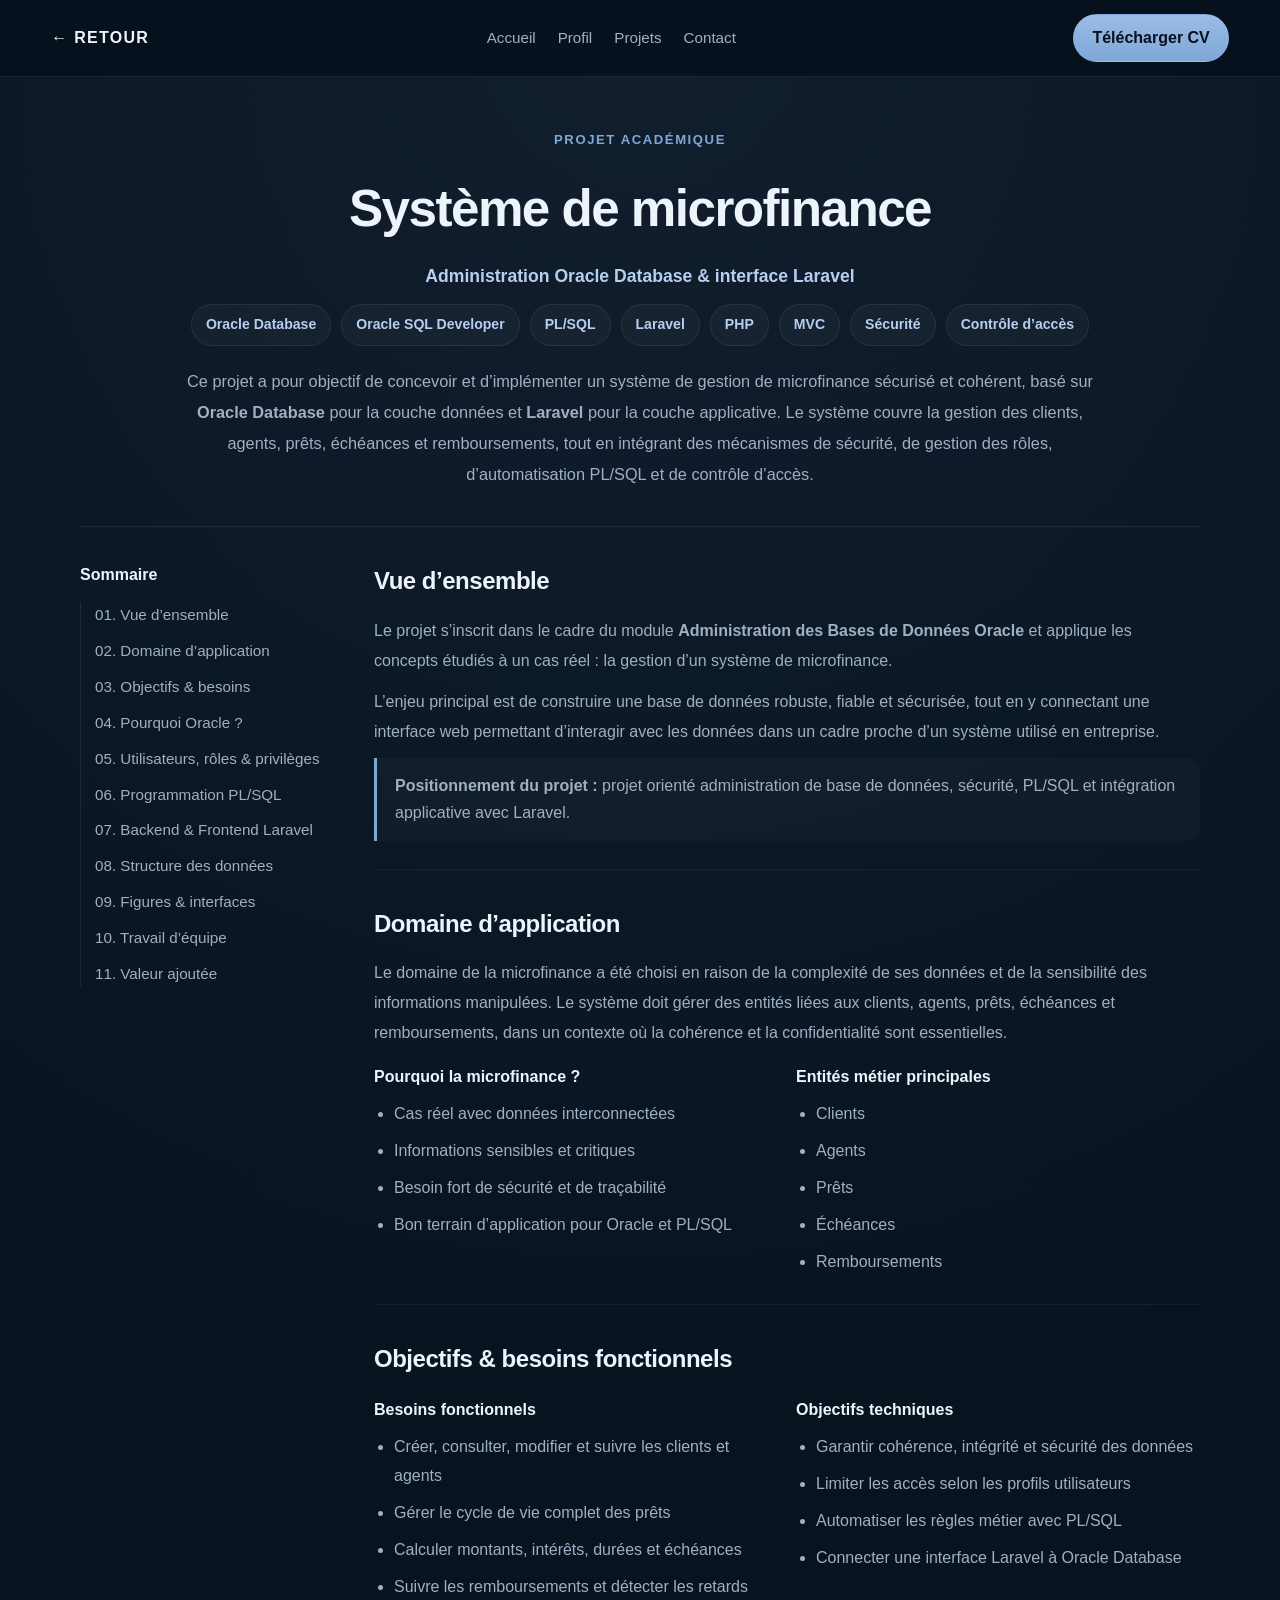
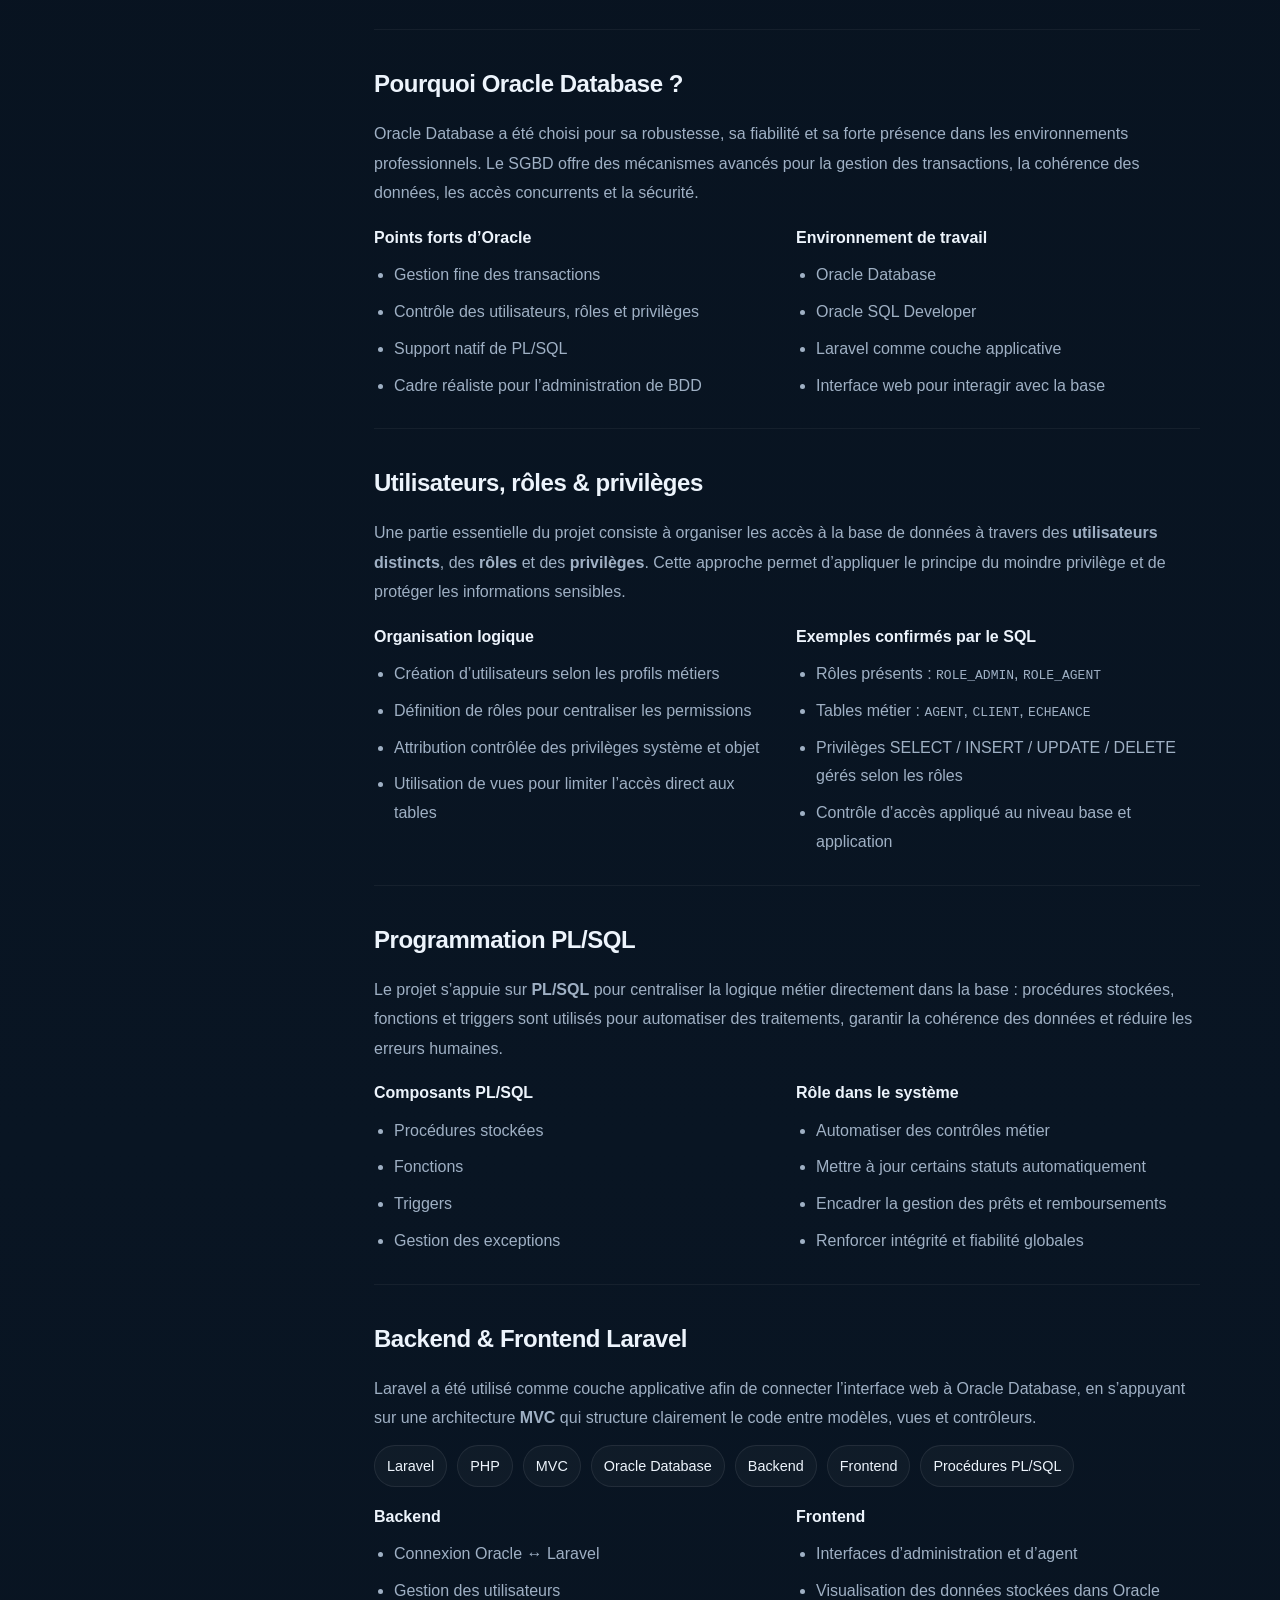
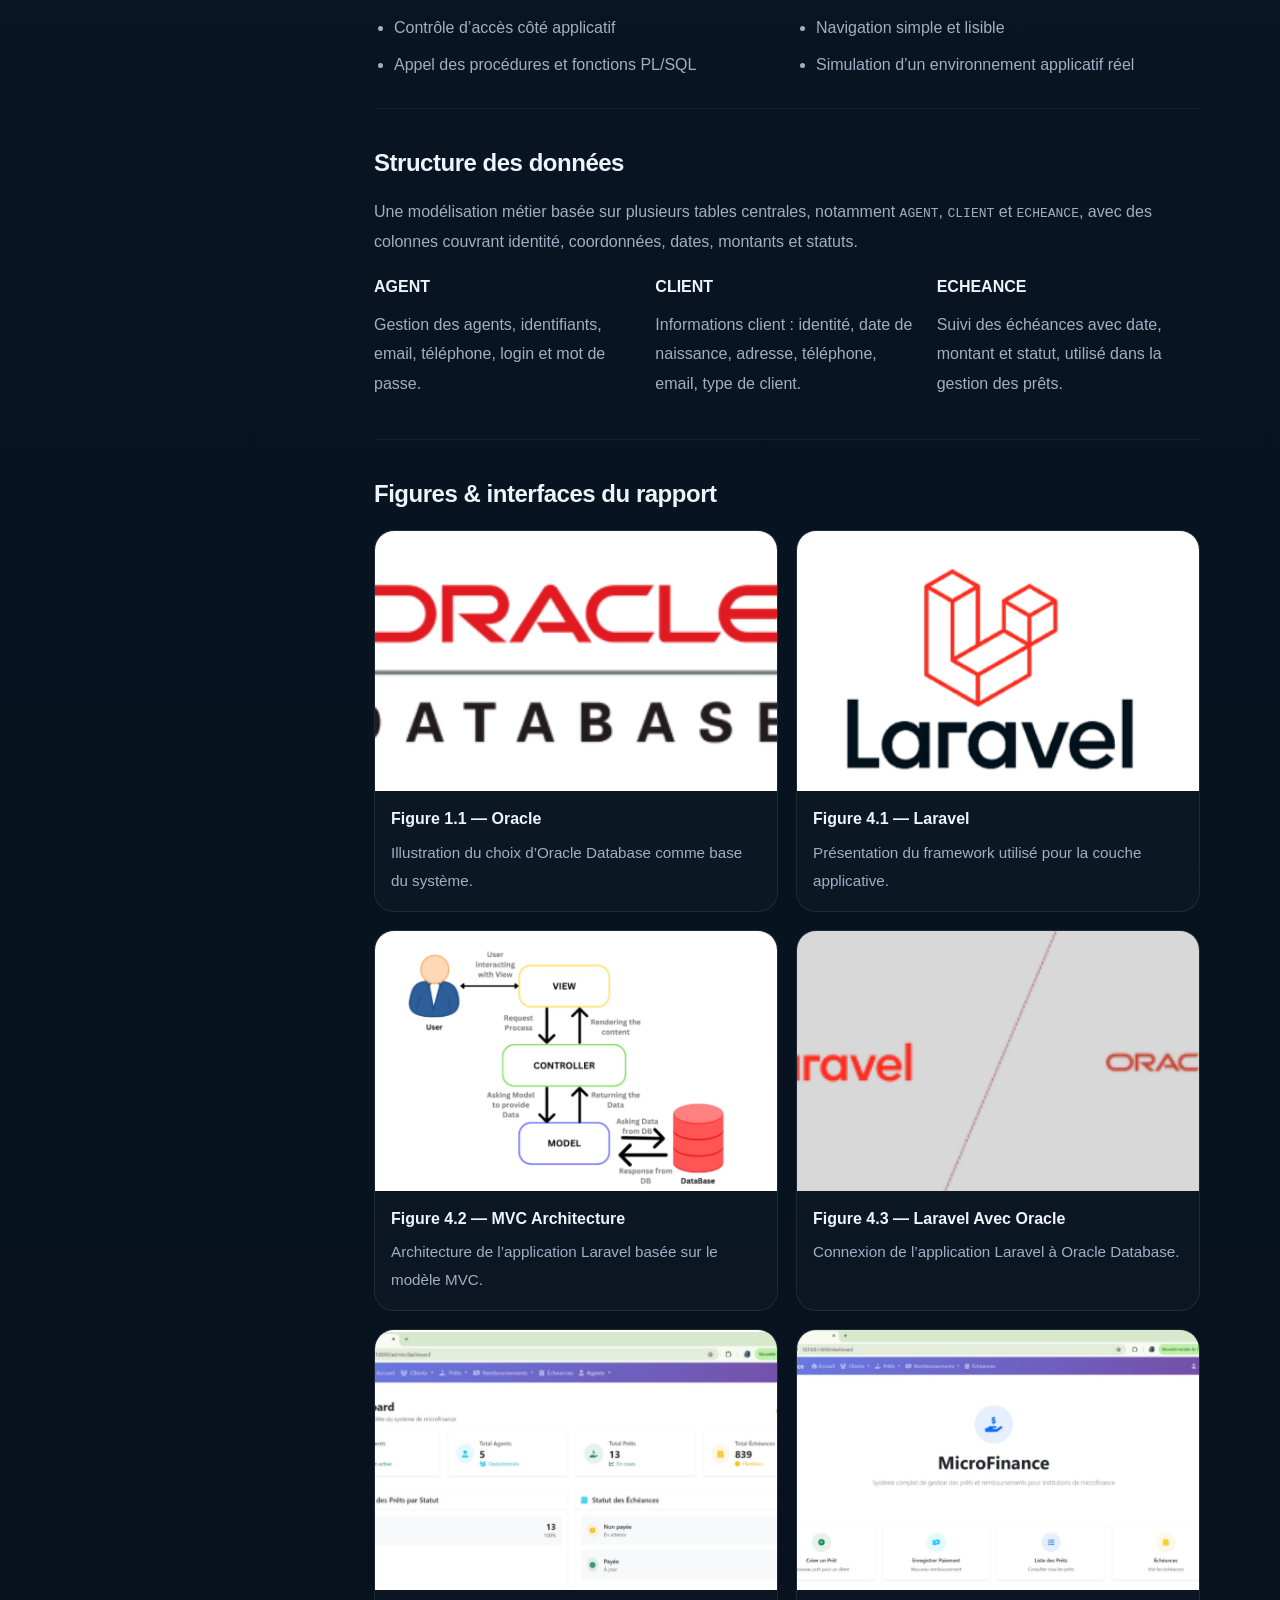
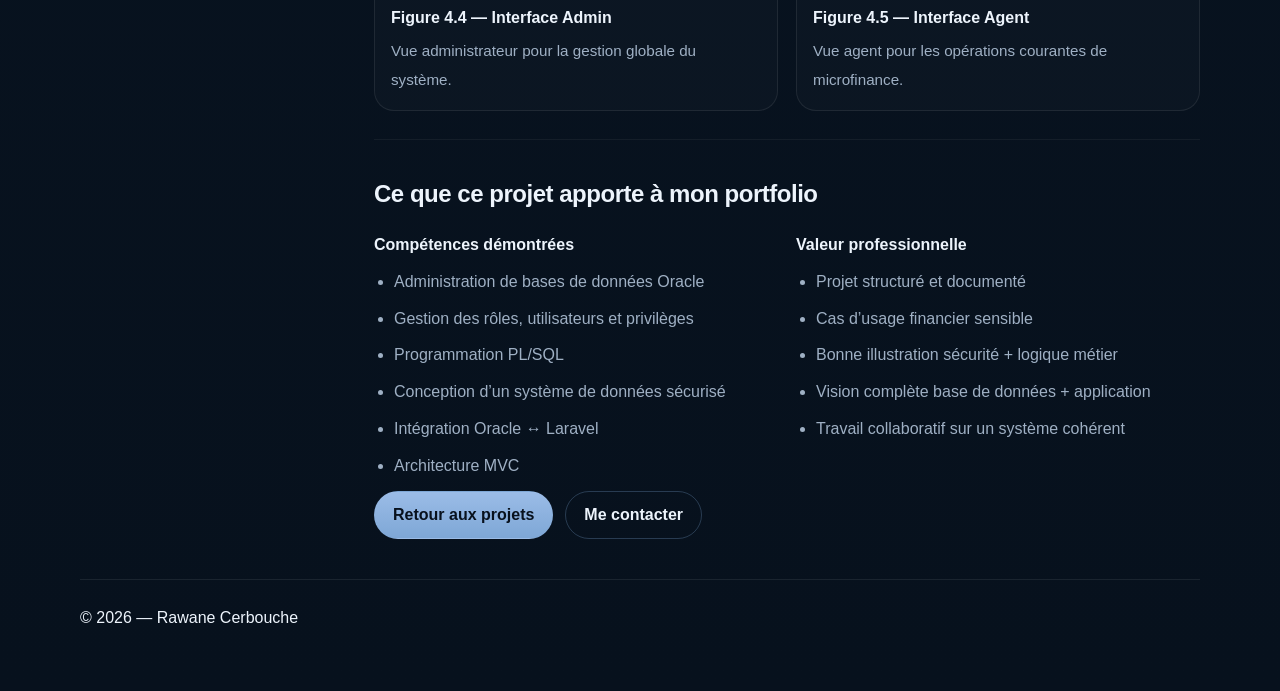
==== commit e2082ce8: "Update index.html" ====
--- a/post/plsql/index.html
+++ b/post/plsql/index.html
@@ -489,10 +489,6 @@
               </div>
             </div>
 
-            <div class="project-note">
-              Le rapport insiste sur la sécurisation des données, la limitation des accès et
-              l’automatisation des traitements comme problématique centrale du projet. 
-            </div>
           </section>
 
           <section id="oracle" class="content-block">
@@ -557,10 +553,7 @@
               </div>
             </div>
 
-            <div class="project-note">
-              Le dump SQL montre explicitement les tables métier et des privilèges attribués à des rôles
-              comme <code>ROLE_ADMIN</code> et <code>ROLE_AGENT</code>. 
-            </div>
+          
           </section>
 
           <section id="plsql" class="content-block">
@@ -593,10 +586,7 @@
               </div>
             </div>
 
-            <div class="project-note">
-              Le rapport cite explicitement des exemples de calculs financiers, de procédures métier
-              et de triggers pour le contrôle et la mise à jour des données.
-            </div>
+           
           </section>
 
           <section id="laravel" class="content-block">
@@ -643,7 +633,7 @@
           <section id="schema" class="content-block">
             <h2>Structure des données</h2>
             <p>
-              Le SQL fourni confirme une modélisation métier basée sur plusieurs tables centrales,
+              Une modélisation métier basée sur plusieurs tables centrales,
               notamment <code>AGENT</code>, <code>CLIENT</code> et <code>ECHEANCE</code>, avec des colonnes
               couvrant identité, coordonnées, dates, montants et statuts. 
             </p>
@@ -668,10 +658,7 @@
 
           <section id="interfaces" class="content-block">
             <h2>Figures & interfaces du rapport</h2>
-            <p>
-              Les figures réellement présentes dans le rapport sont les suivantes. Elles doivent être extraites
-              du PDF puis renommées avec les noms ci-dessous.
-            </p>
+           
 
             <div class="screens-grid">
               <div class="screen-item">
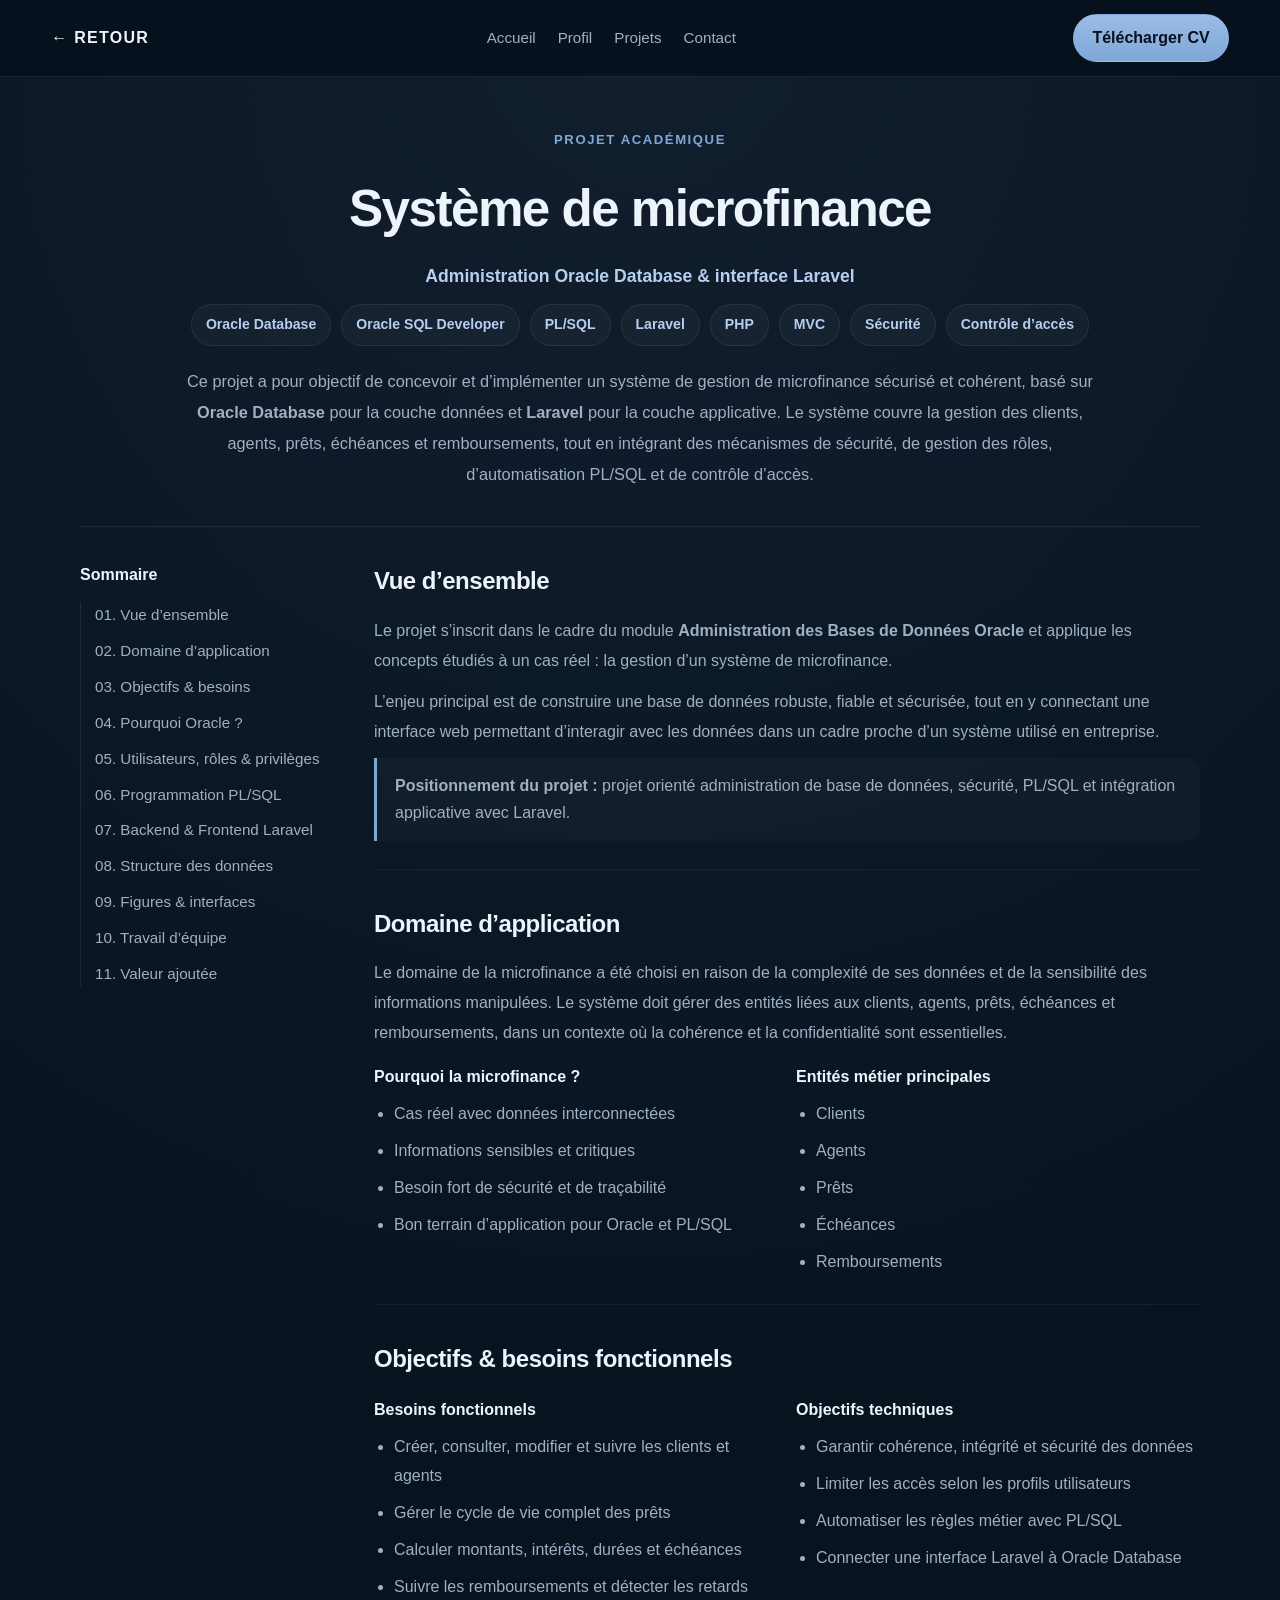
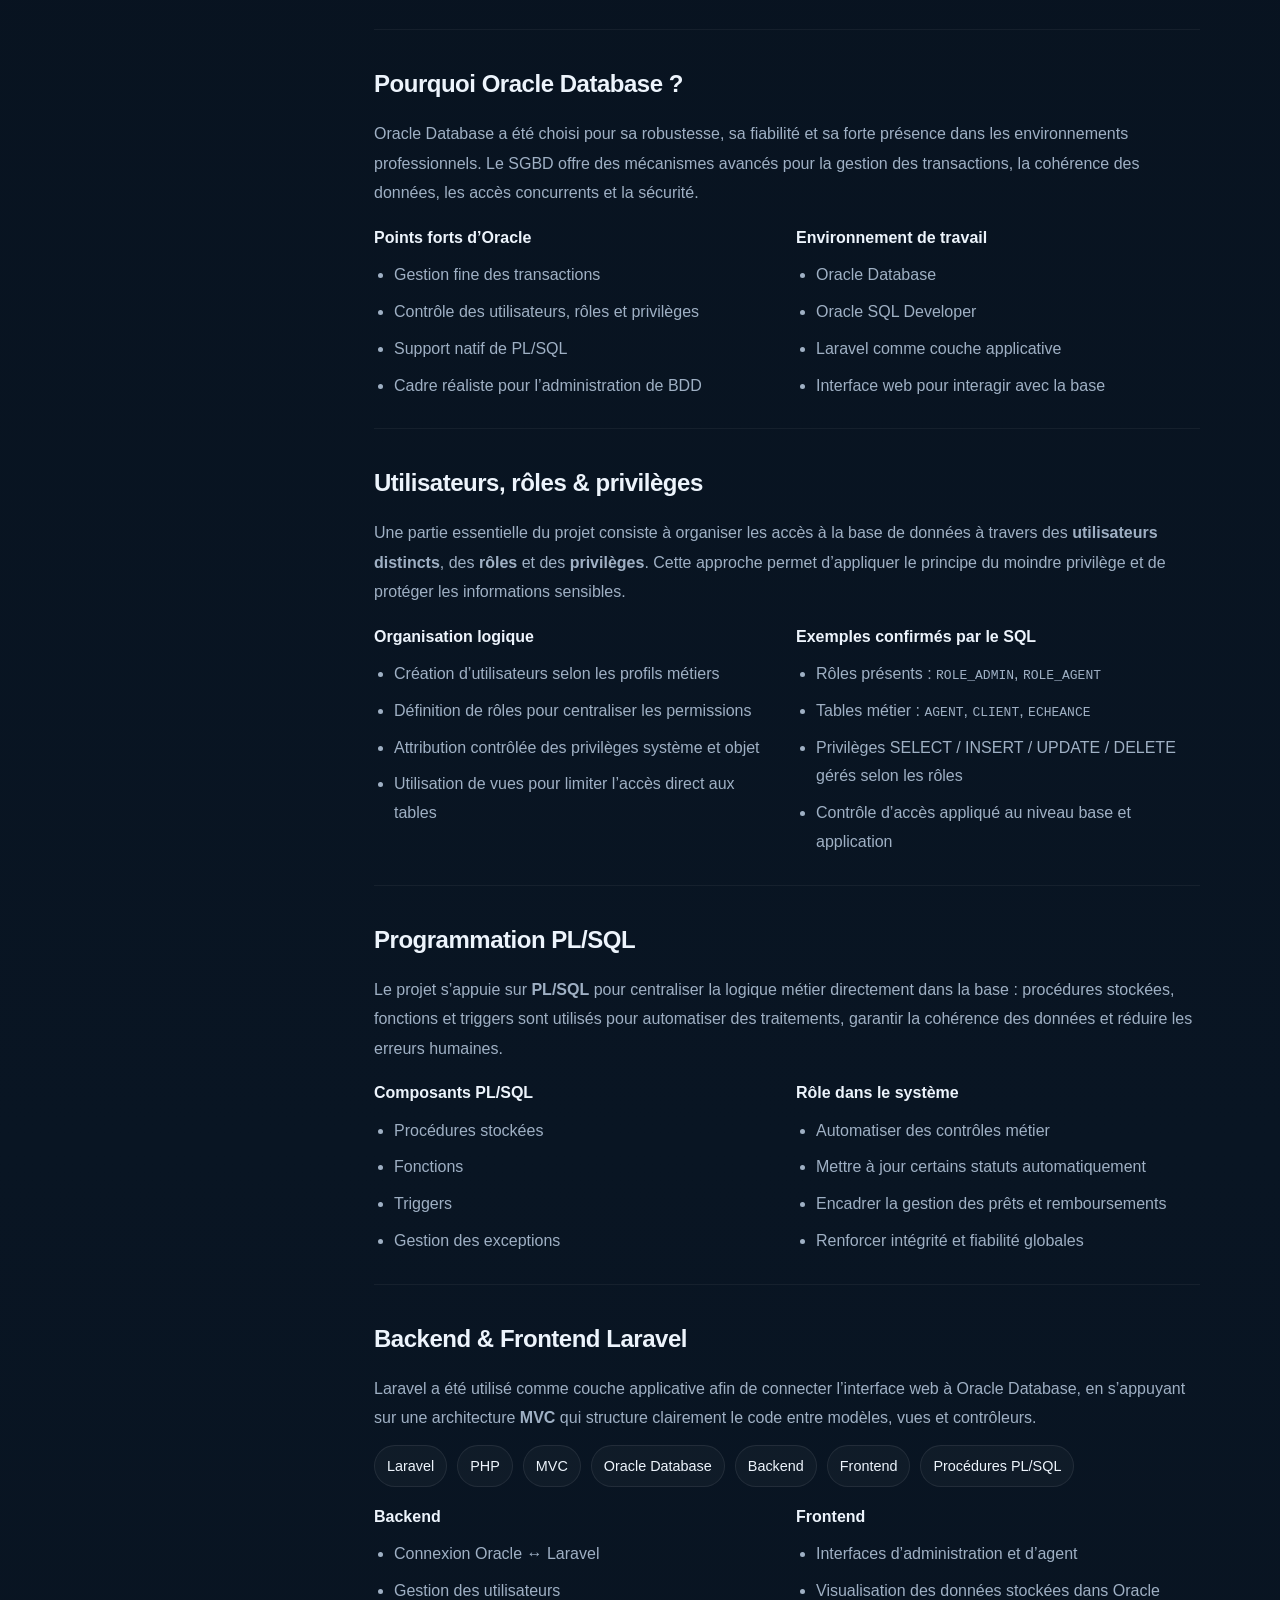
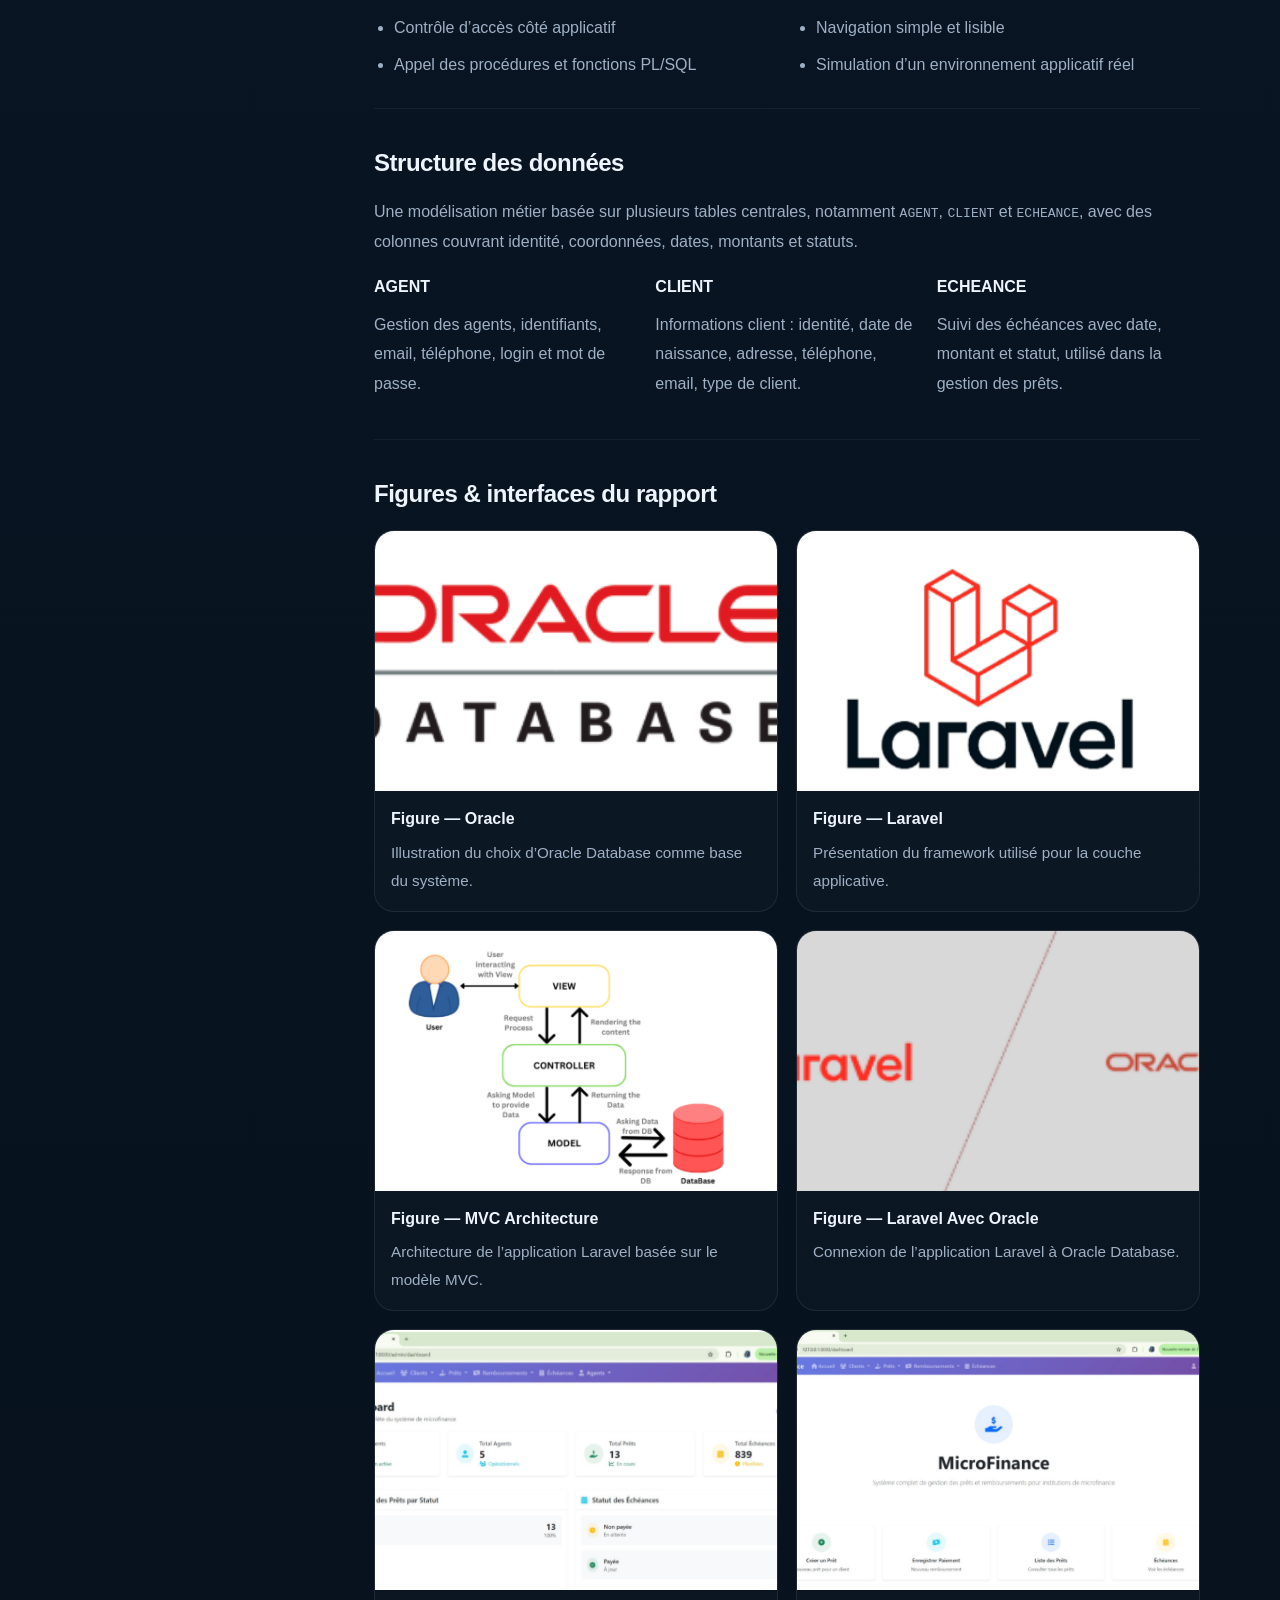
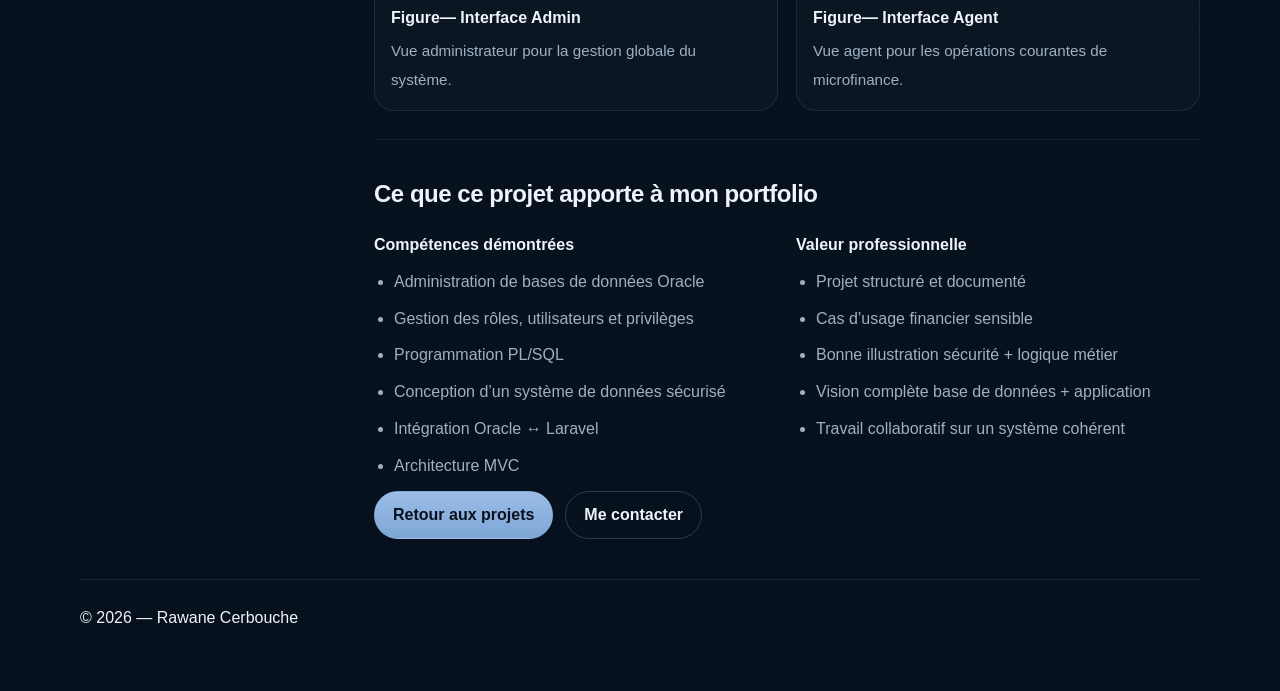
==== commit f29d936a: "Update index.html" ====
--- a/post/plsql/index.html
+++ b/post/plsql/index.html
@@ -662,61 +662,61 @@
 
             <div class="screens-grid">
               <div class="screen-item">
-                <button type="button" onclick="openImage('figure1-1-oracle.png', 'Figure 1.1 – Oracle')">
-                  <img src="figure1-1-oracle.png" alt="Figure 1.1 – Oracle">
+                <button type="button" onclick="openImage('figure1-1-oracle.png', 'Figure– Oracle')">
+                  <img src="figure1-1-oracle.png" alt="Figure– Oracle">
                 </button>
                 <div class="screen-caption">
-                  <h4>Figure 1.1 — Oracle</h4>
+                  <h4>Figure — Oracle</h4>
                   <p>Illustration du choix d’Oracle Database comme base du système. </p>
                 </div>
               </div>
 
               <div class="screen-item">
-                <button type="button" onclick="openImage('figure4-1-laravel.png', 'Figure 4.1 – Laravel')">
-                  <img src="figure4-1-laravel.png" alt="Figure 4.1 – Laravel">
+                <button type="button" onclick="openImage('figure4-1-laravel.png', 'Figure– Laravel')">
+                  <img src="figure4-1-laravel.png" alt="Figure– Laravel">
                 </button>
                 <div class="screen-caption">
-                  <h4>Figure 4.1 — Laravel</h4>
+                  <h4>Figure — Laravel</h4>
                   <p>Présentation du framework utilisé pour la couche applicative. </p>
                 </div>
               </div>
 
               <div class="screen-item">
-                <button type="button" onclick="openImage('figure4-2-mvc-architecture.png', 'Figure 4.2 – MVC Architecture')">
-                  <img src="figure4-2-mvc-architecture.png" alt="Figure 4.2 – MVC Architecture">
+                <button type="button" onclick="openImage('figure4-2-mvc-architecture.png', 'Figure– MVC Architecture')">
+                  <img src="figure4-2-mvc-architecture.png" alt="Figure– MVC Architecture">
                 </button>
                 <div class="screen-caption">
-                  <h4>Figure 4.2 — MVC Architecture</h4>
+                  <h4>Figure — MVC Architecture</h4>
                   <p>Architecture de l’application Laravel basée sur le modèle MVC. </p>
                 </div>
               </div>
 
               <div class="screen-item">
-                <button type="button" onclick="openImage('figure4-3-laravel-avec-oracle.png', 'Figure 4.3 – Laravel Avec Oracle')">
-                  <img src="figure4-3-laravel-avec-oracle.png" alt="Figure 4.3 – Laravel Avec Oracle">
+                <button type="button" onclick="openImage('figure4-3-laravel-avec-oracle.png', 'Figure– Laravel Avec Oracle')">
+                  <img src="figure4-3-laravel-avec-oracle.png" alt="Figure– Laravel Avec Oracle">
                 </button>
                 <div class="screen-caption">
-                  <h4>Figure 4.3 — Laravel Avec Oracle</h4>
+                  <h4>Figure — Laravel Avec Oracle</h4>
                   <p>Connexion de l’application Laravel à Oracle Database.</p>
                 </div>
               </div>
 
               <div class="screen-item">
-                <button type="button" onclick="openImage('figure4-4-interface-admin.png', 'Figure 4.4 – Interface Admin')">
-                  <img src="figure4-4-interface-admin.png" alt="Figure 4.4 – Interface Admin">
+                <button type="button" onclick="openImage('figure4-4-interface-admin.png', 'Figure– Interface Admin')">
+                  <img src="figure4-4-interface-admin.png" alt="Figure– Interface Admin">
                 </button>
                 <div class="screen-caption">
-                  <h4>Figure 4.4 — Interface Admin</h4>
+                  <h4>Figure— Interface Admin</h4>
                   <p>Vue administrateur pour la gestion globale du système.</p>
                 </div>
               </div>
 
               <div class="screen-item">
-                <button type="button" onclick="openImage('figure4-5-interface-agent.png', 'Figure 4.5 – Interface Agent')">
-                  <img src="figure4-5-interface-agent.png" alt="Figure 4.5 – Interface Agent">
+                <button type="button" onclick="openImage('figure4-5-interface-agent.png', 'Figure– Interface Agent')">
+                  <img src="figure4-5-interface-agent.png" alt="Figure– Interface Agent">
                 </button>
                 <div class="screen-caption">
-                  <h4>Figure 4.5 — Interface Agent</h4>
+                  <h4>Figure— Interface Agent</h4>
                   <p>Vue agent pour les opérations courantes de microfinance. </p>
                 </div>
               </div>
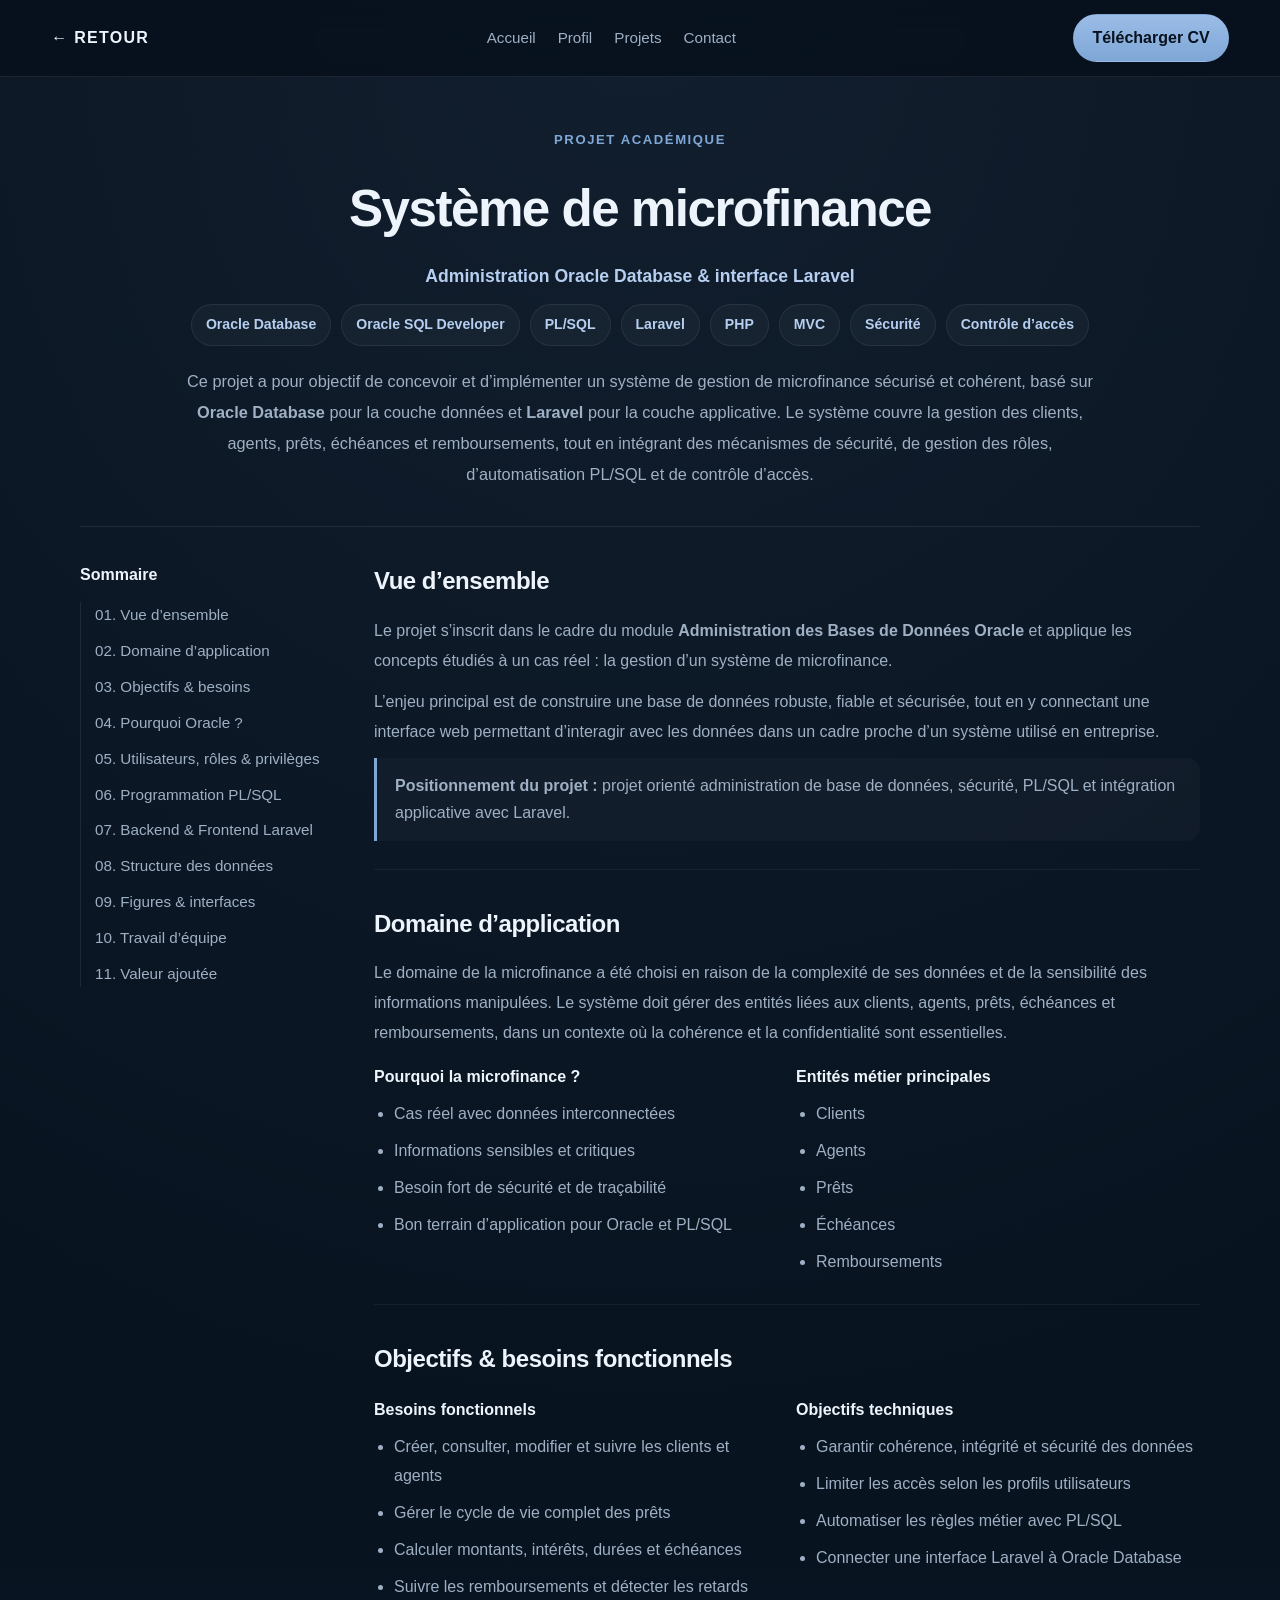
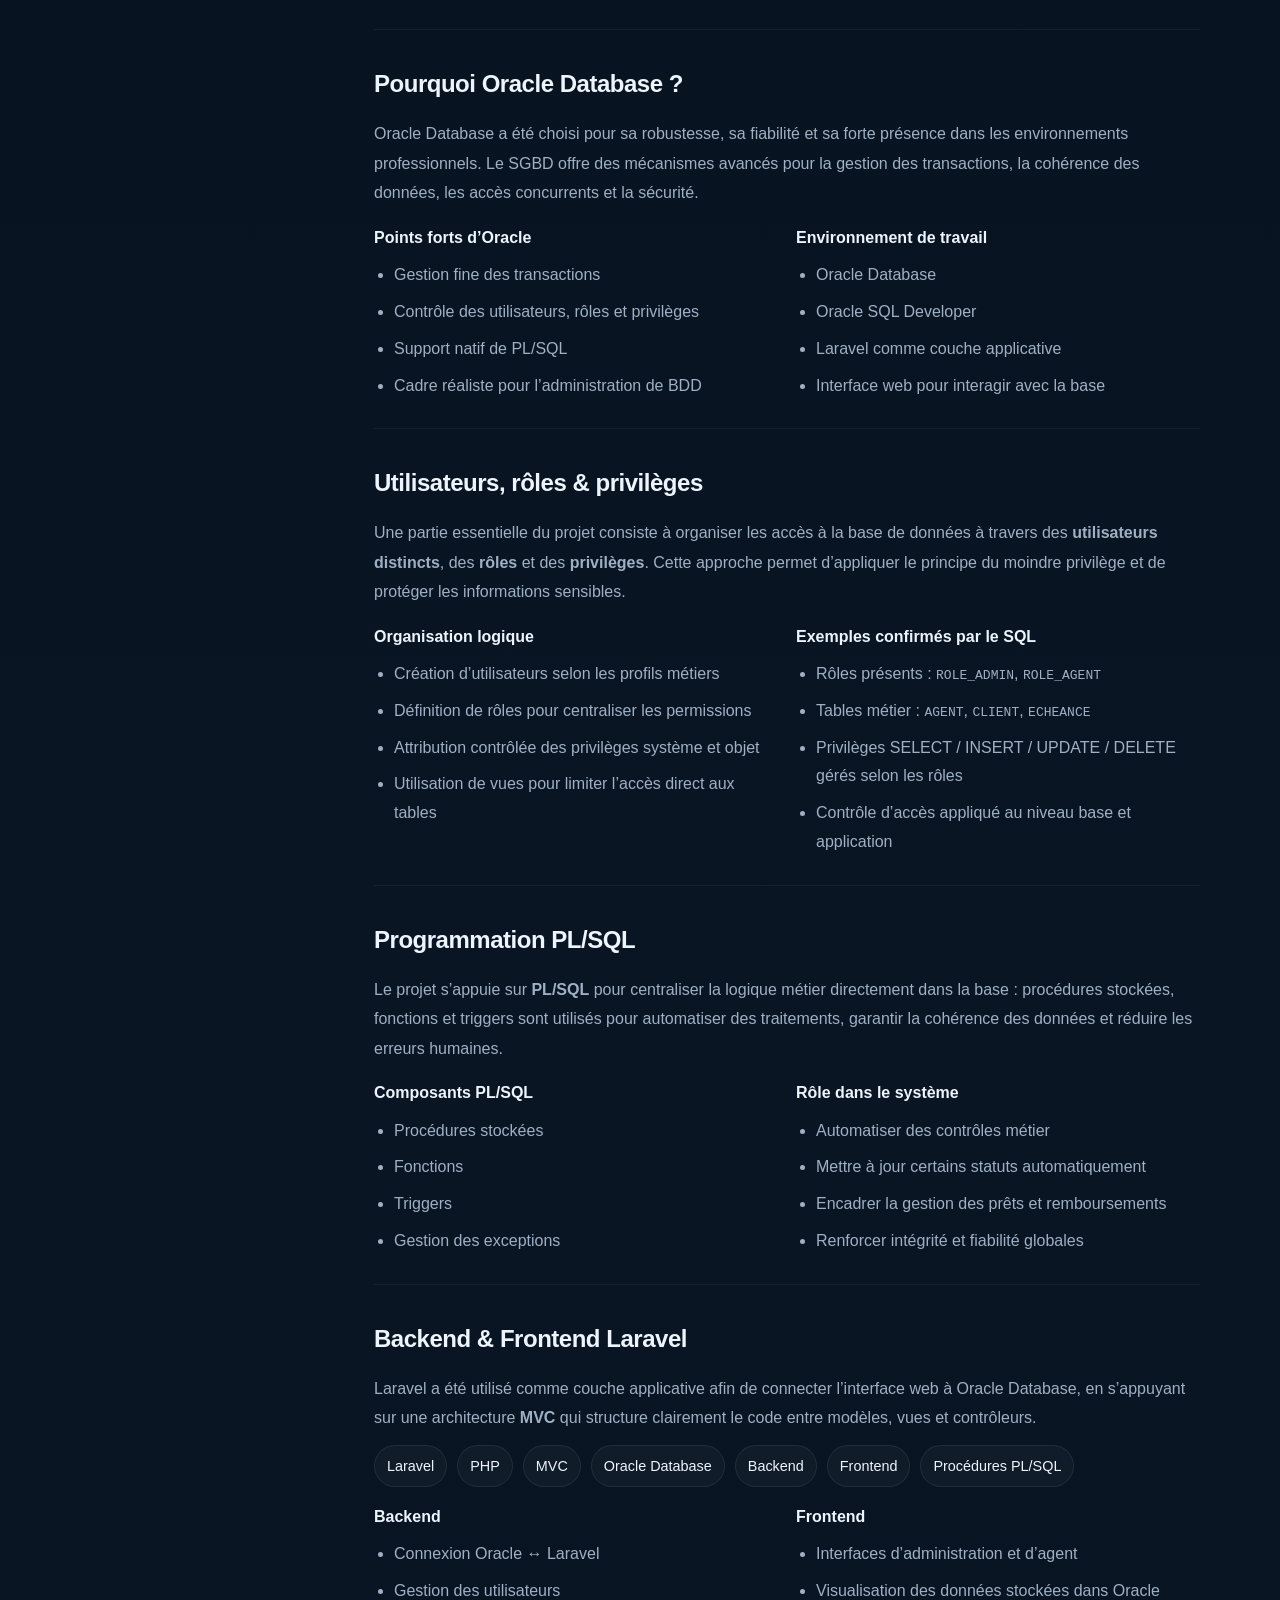
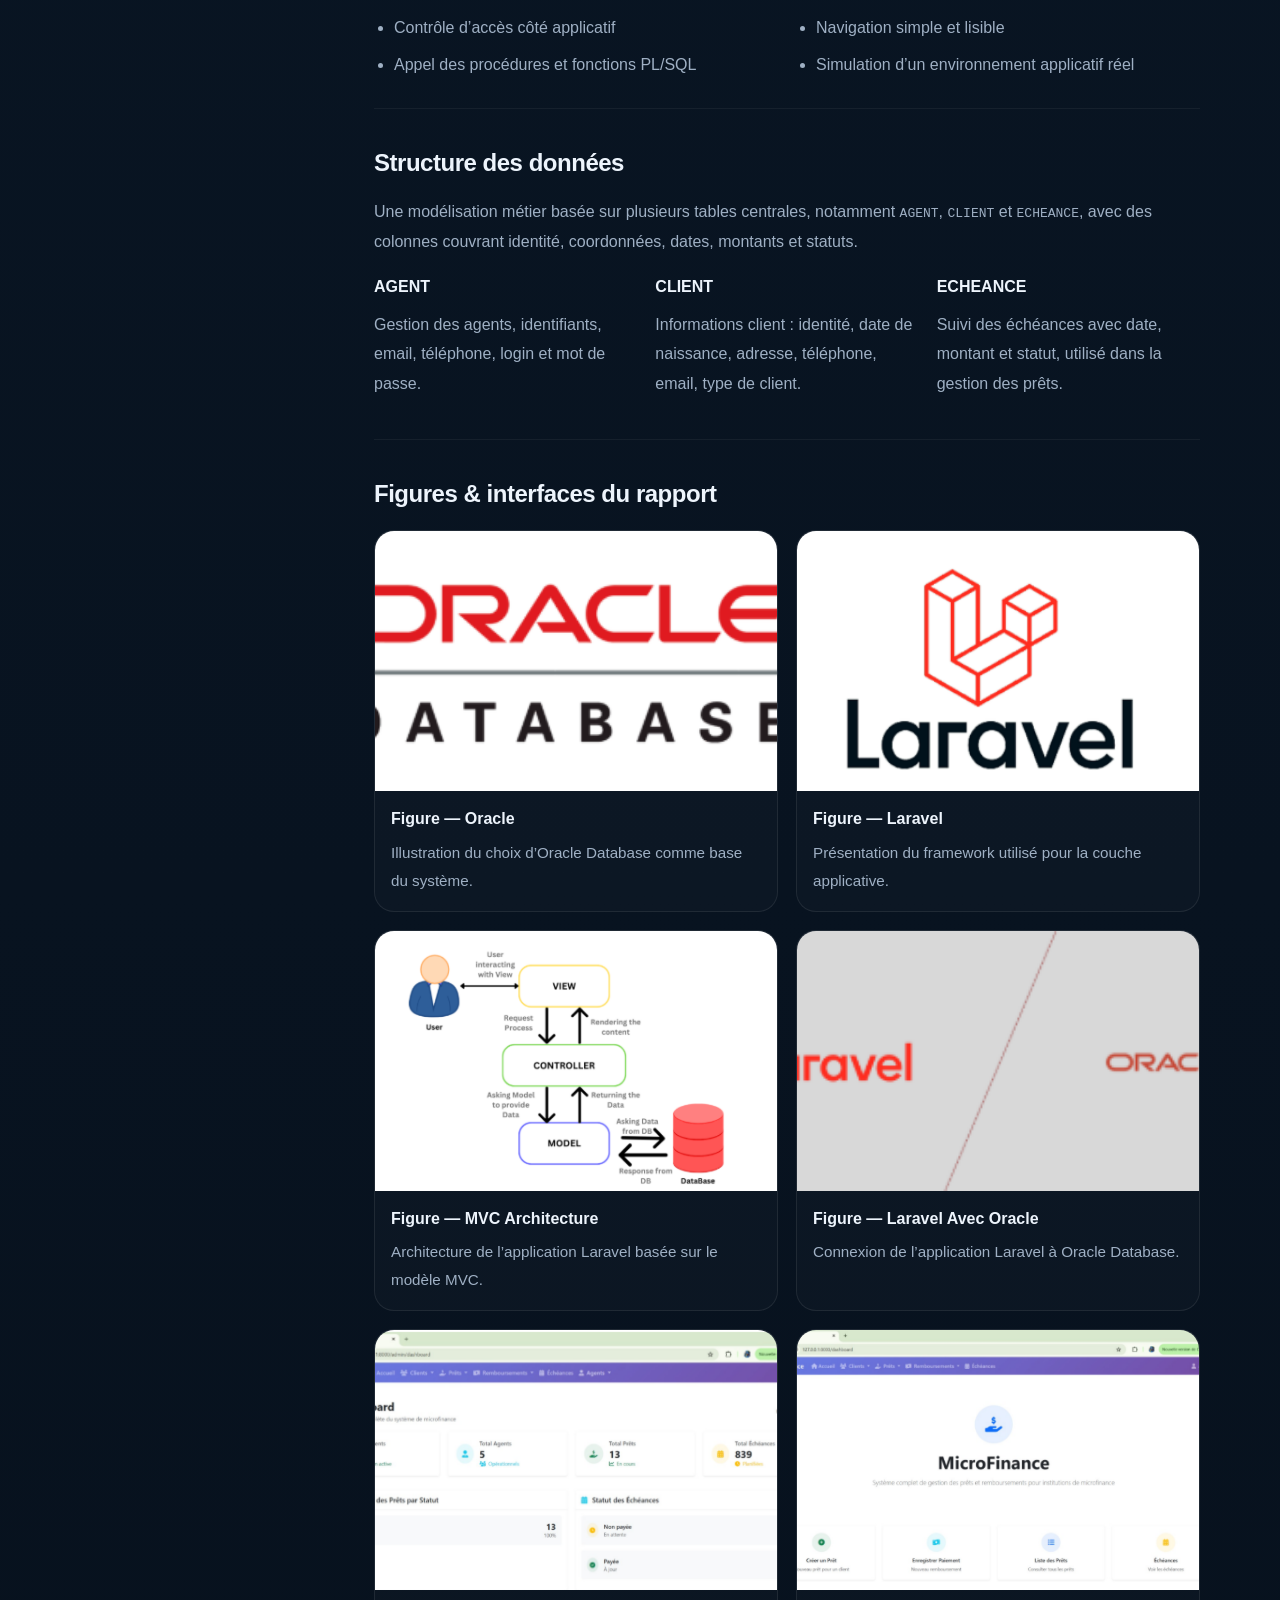
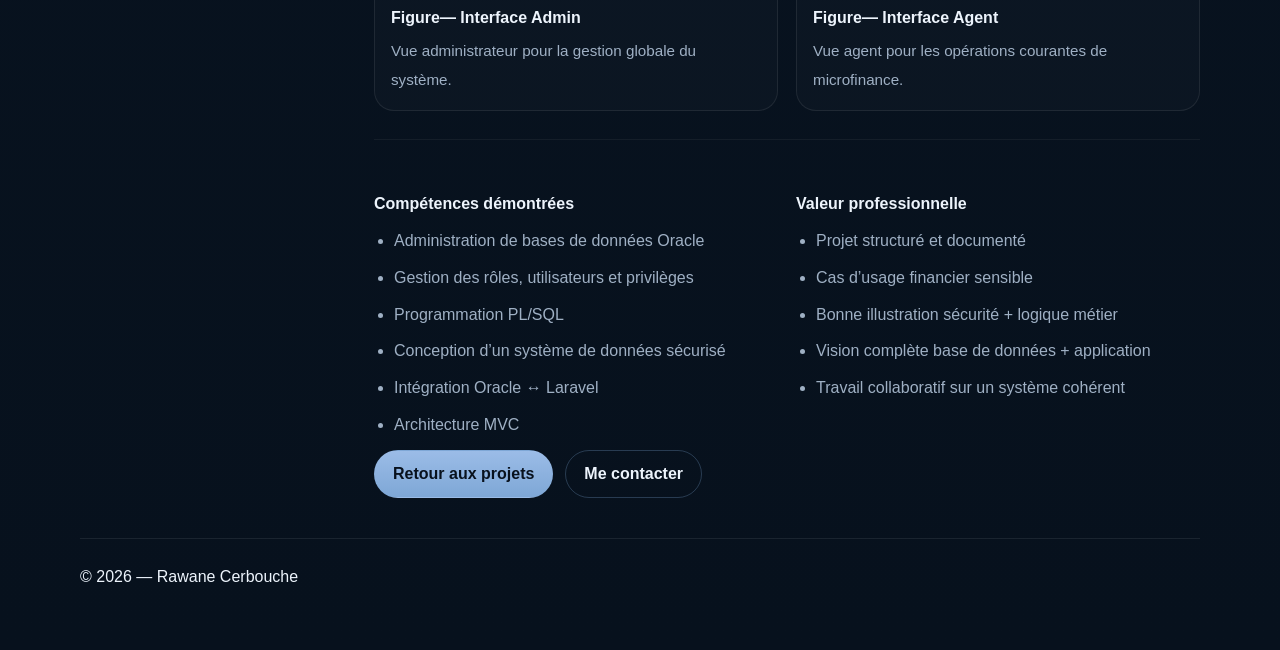
==== commit 33d423cc: "Update index.html" ====
--- a/post/plsql/index.html
+++ b/post/plsql/index.html
@@ -726,7 +726,7 @@
          
 
           <section id="portfolio-plus" class="content-block">
-            <h2>Ce que ce projet apporte à mon portfolio</h2>
+           
 
             <div class="project-simple-grid">
               <div>
